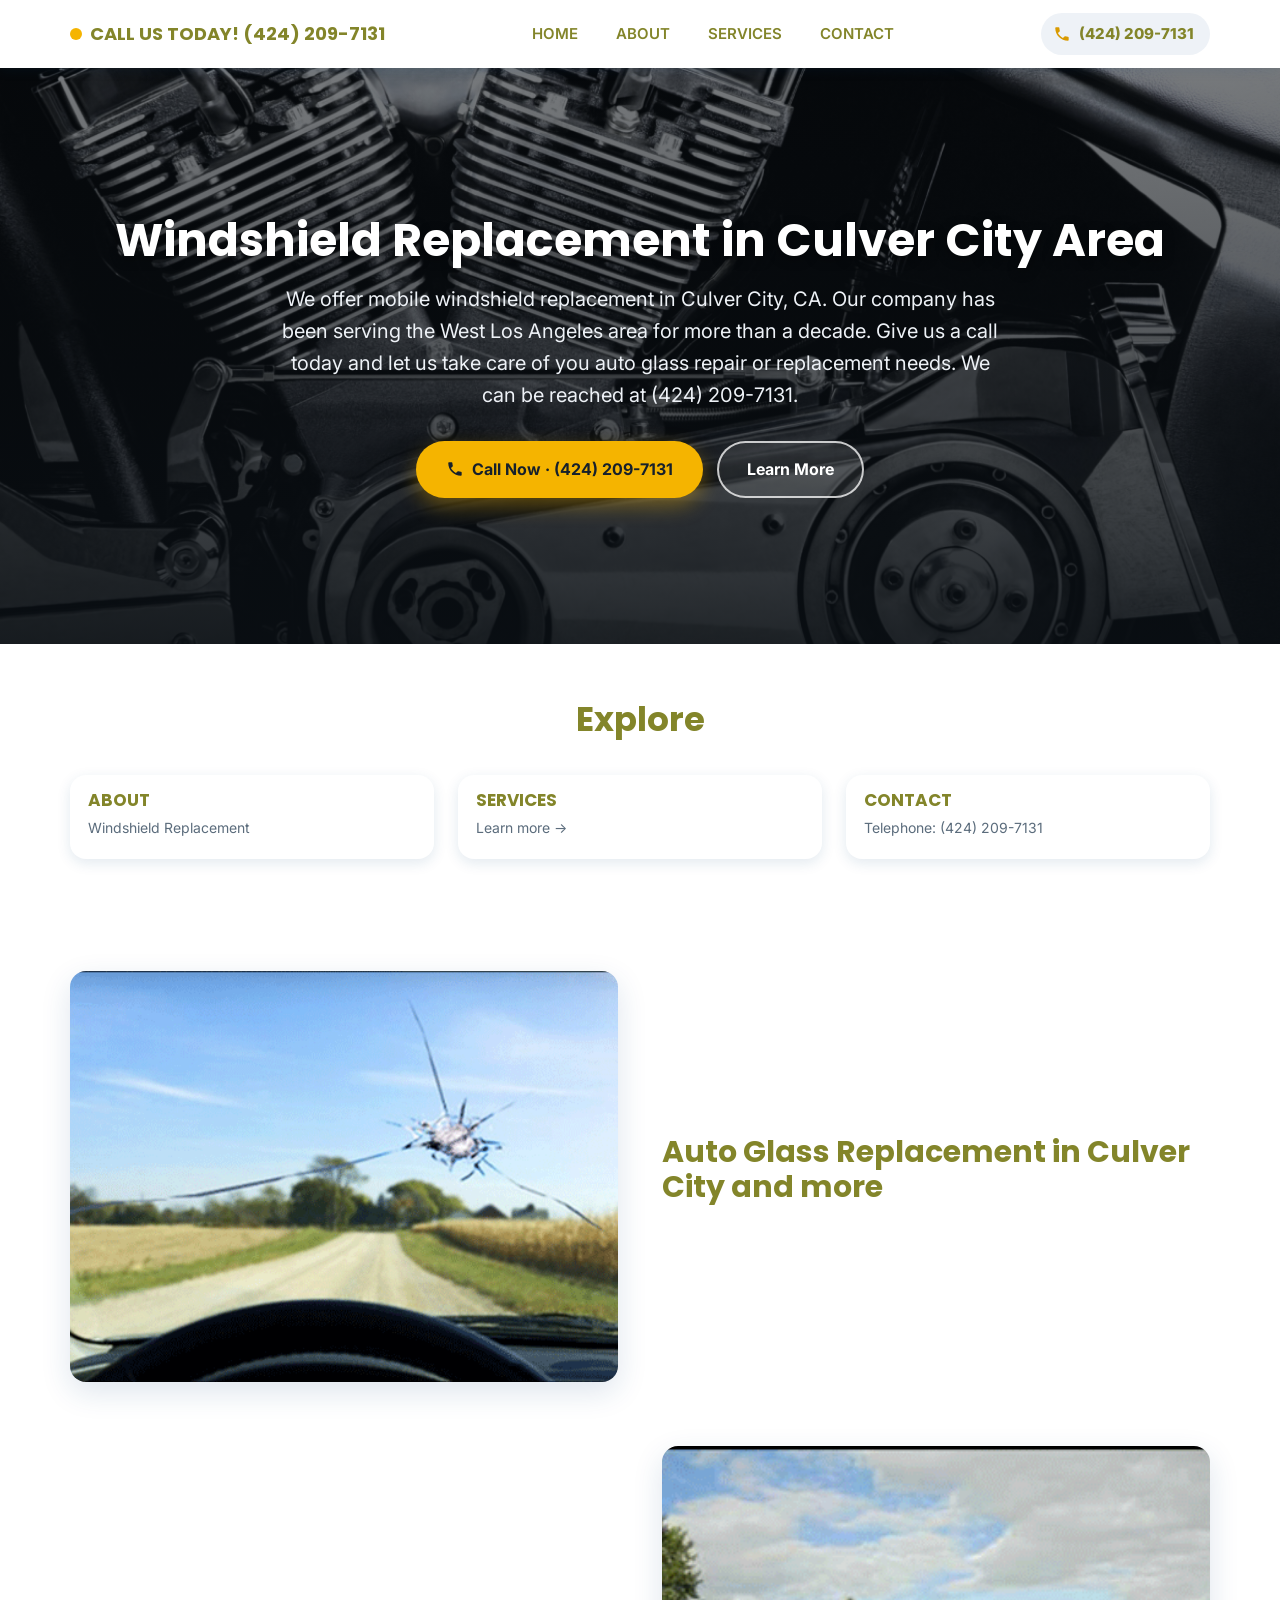
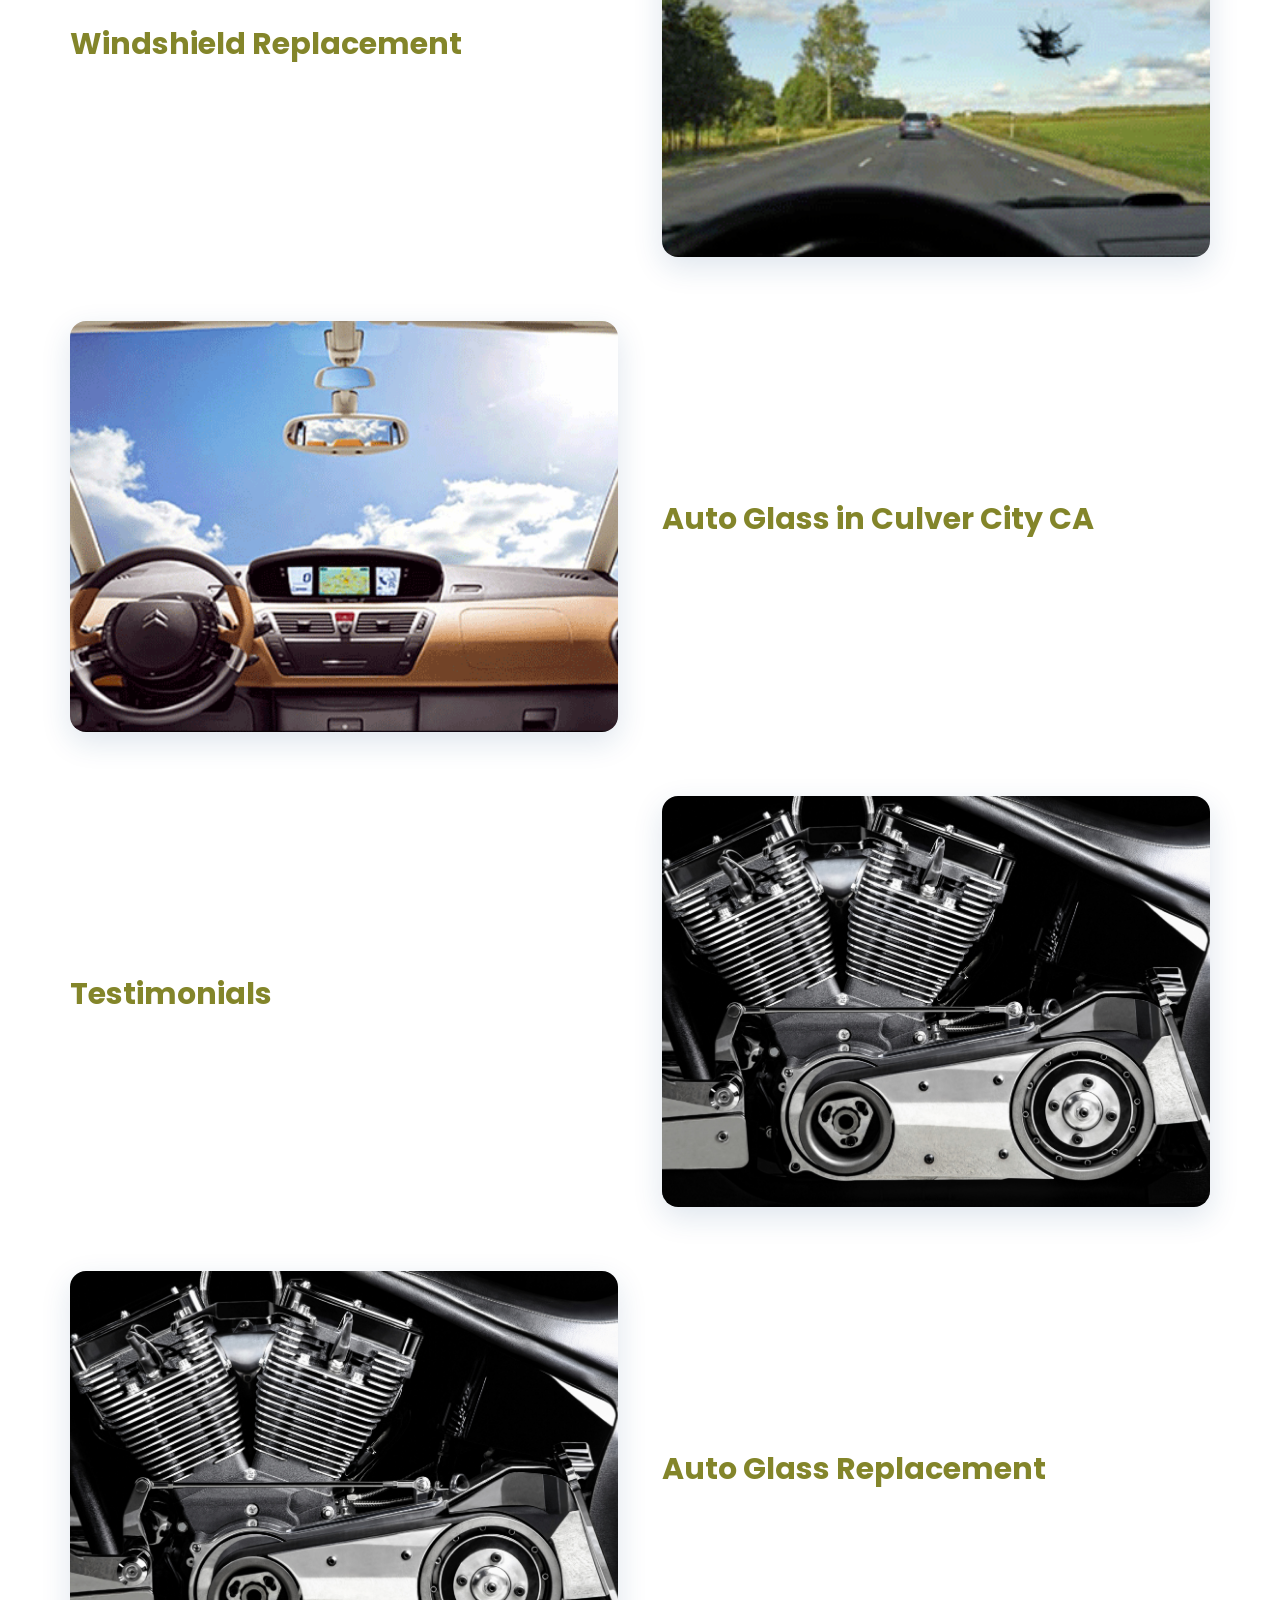
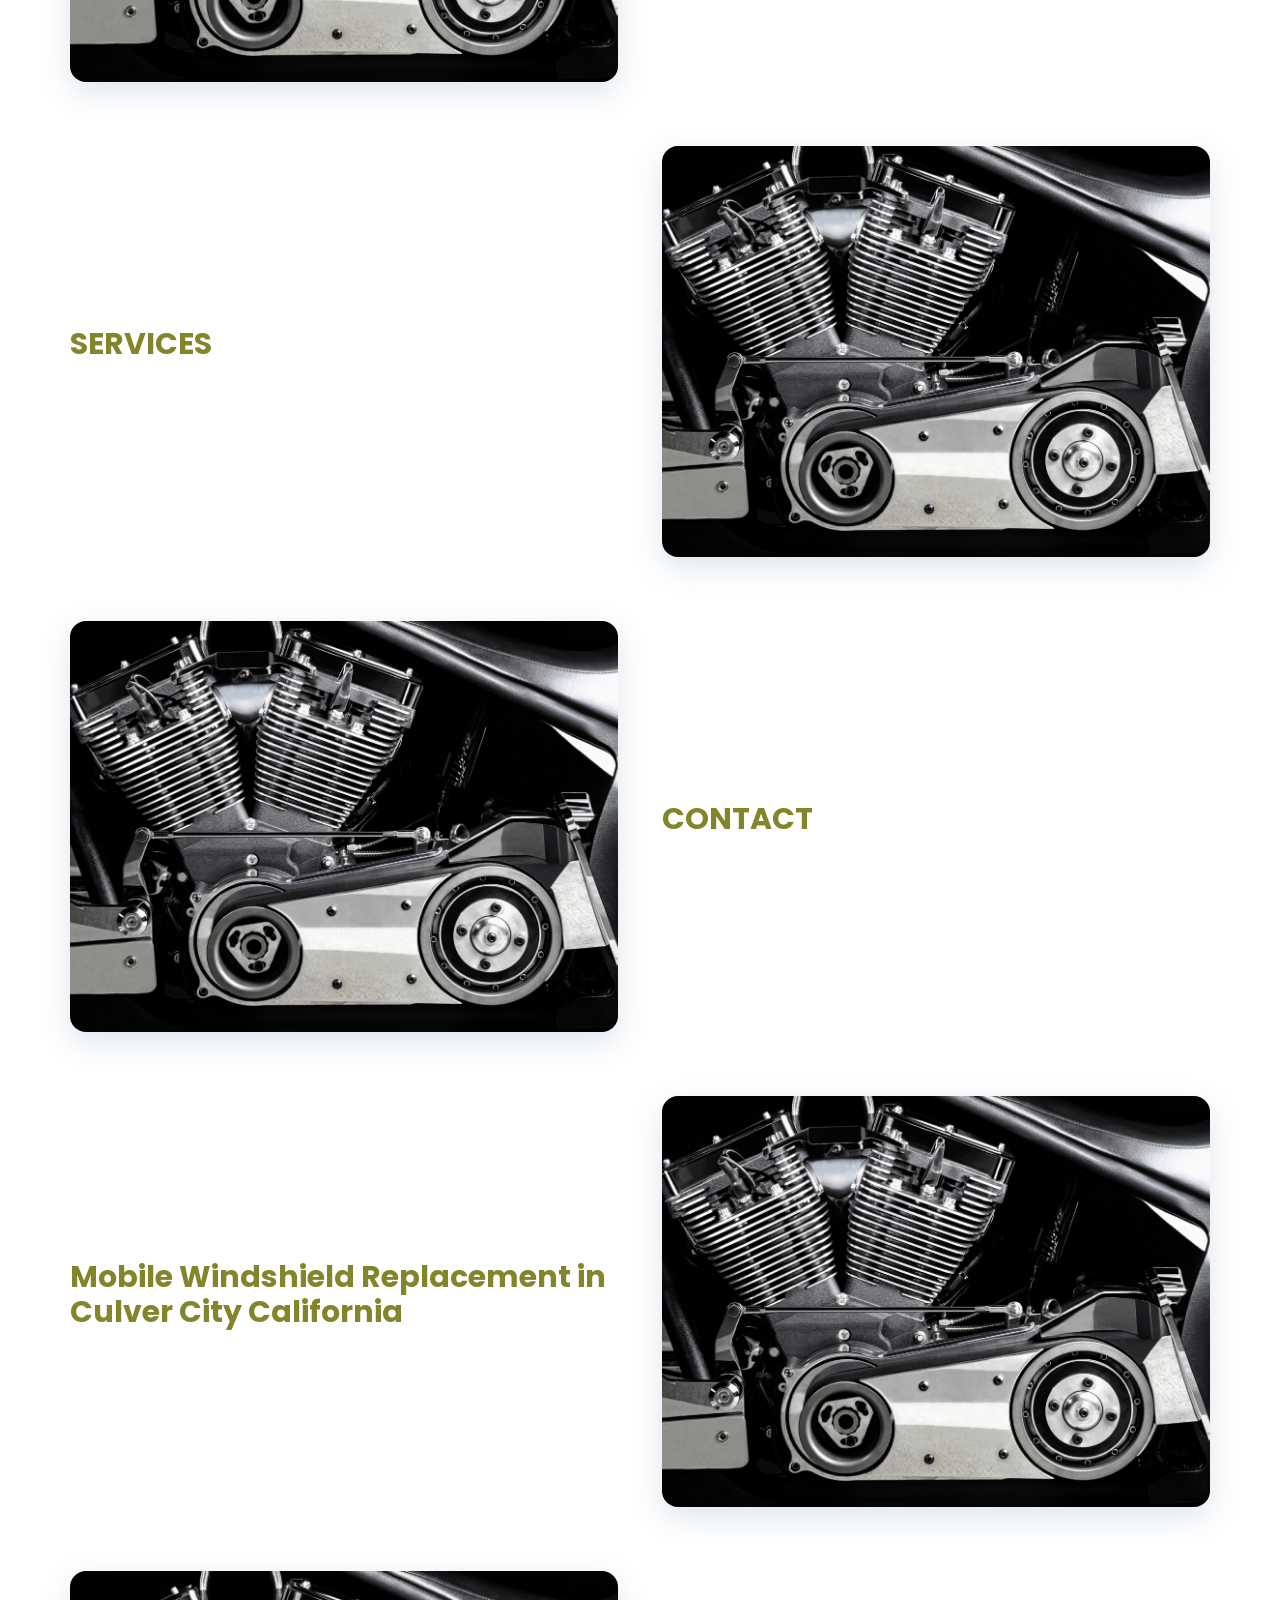
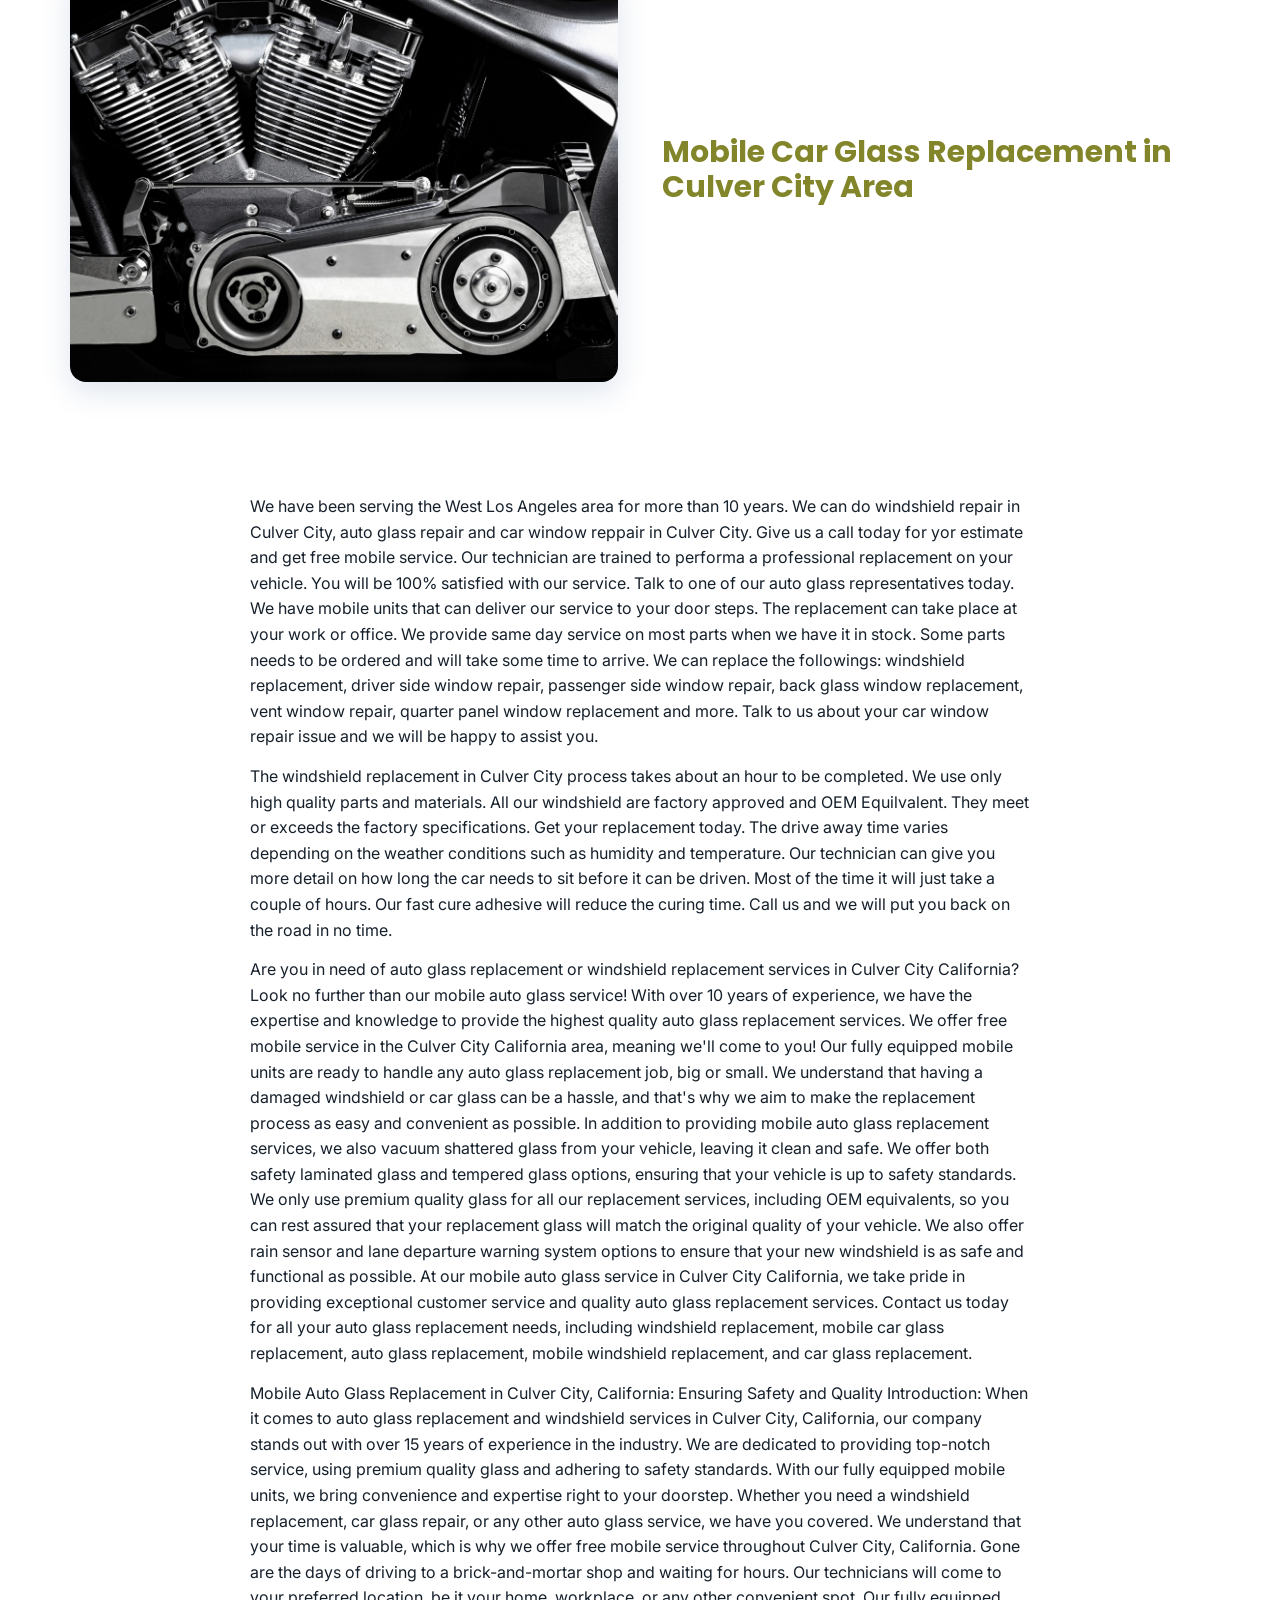
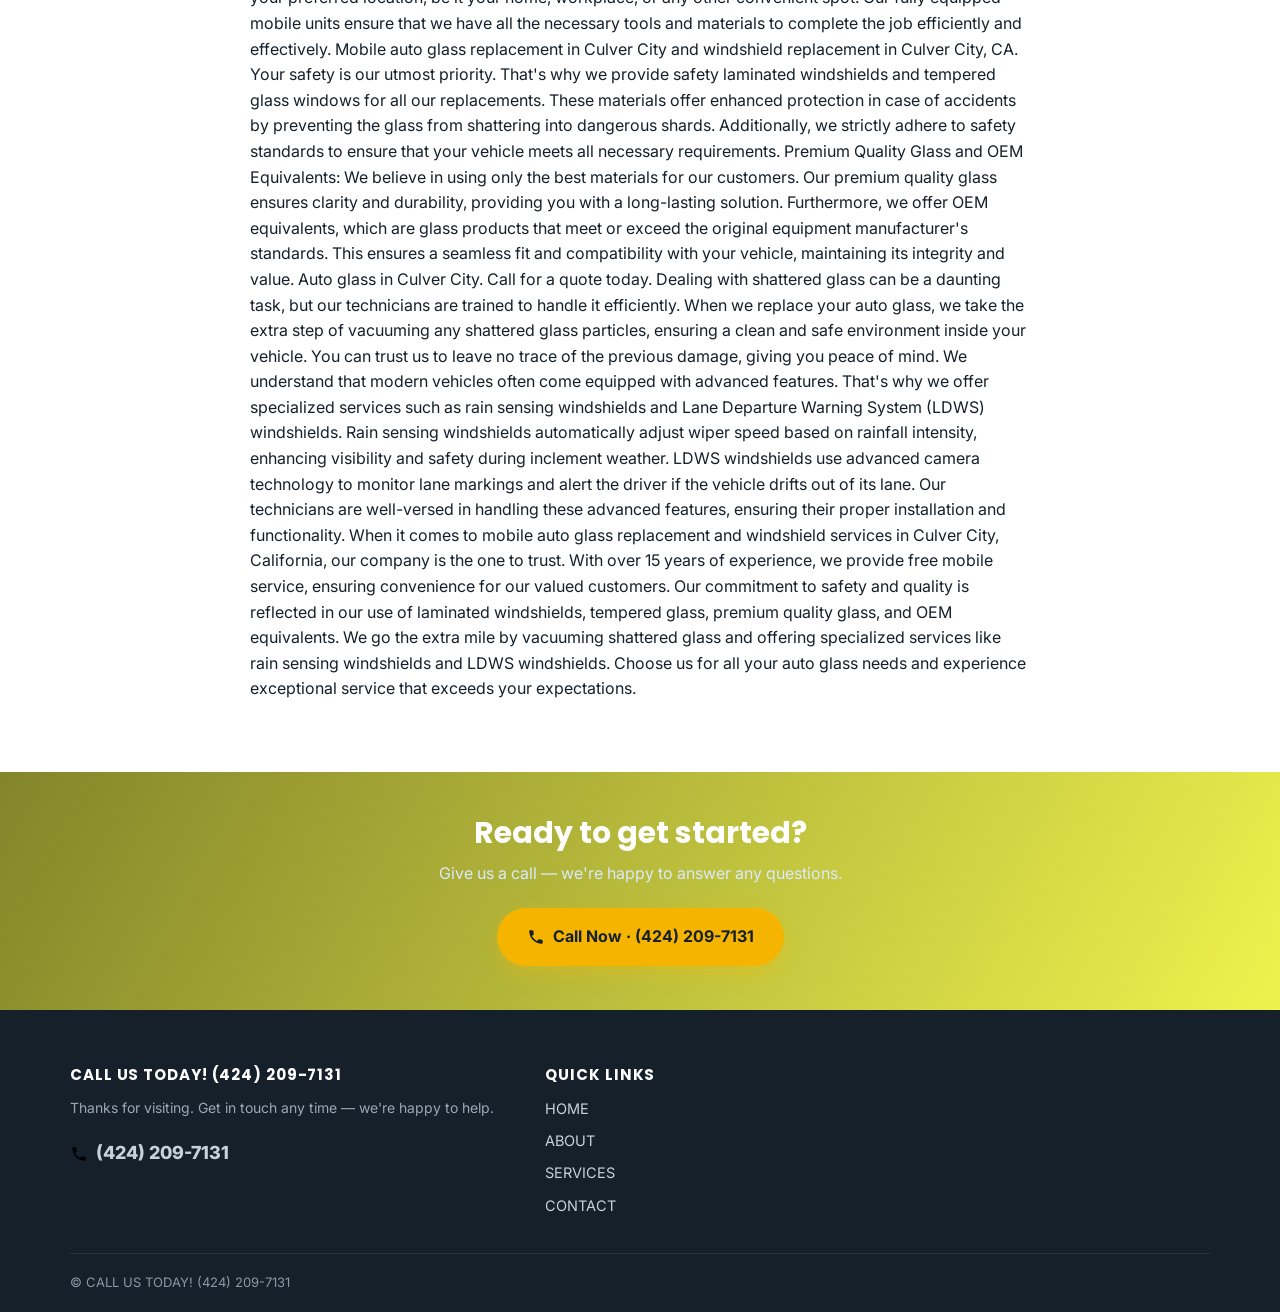
==== index.html @ 9da3afc0 "website" ====
<!DOCTYPE html>
<html lang="en">
<head>
<meta charset="utf-8"/>
<meta name="viewport" content="width=device-width, initial-scale=1"/>
<title>Windshield Replacement in Culver City Mobile Auto Glass Replacement in Culver City, CA.</title>
<meta name="description" content="We offer mobile windshield replacement in Culver City, CA. Our company has been serving the West Los Angeles area for more than a decade. Give us a call today and let us take care of you auto glass repair or replacement needs. We can be reached at (424) 209-7131."/>
<link rel="preconnect" href="https://fonts.googleapis.com">
<link href="assets/redesign.css" rel="stylesheet"/>
</head>
<body>

<header class="site-header">
  <div class="header-bar">
    <a href="index.html" class="brand"><span class="dot"></span>CALL US TODAY! (424) 209-7131</a>
    <nav class="main-nav"><a href="index.html">HOME</a><a href="auto-glass-repair-westwood-mid-city.html">ABOUT</a><a href="auto-glass-repair-baldwin-village-crenshaw.html">SERVICES</a><a href="auto-glass-repair-westchester-ladera-heights.html">CONTACT</a></nav>
    <div class="header-cta">
      <a class="phone-pill" href="tel:4242097131"><svg viewBox="0 0 24 24"><path d="M6.6 10.8c1.4 2.8 3.8 5.1 6.6 6.6l2.2-2.2c.3-.3.7-.4 1-.2 1.1.4 2.3.6 3.5.6.6 0 1 .4 1 1V20c0 .6-.4 1-1 1C10.6 21 3 13.4 3 4c0-.6.4-1 1-1h3.5c.6 0 1 .4 1 1 0 1.2.2 2.4.6 3.5.1.4 0 .8-.3 1L6.6 10.8z"/></svg><span class="btn-label">(424) 209-7131</span></a>
      <button class="nav-toggle" aria-label="Open menu"><span></span><span></span><span></span></button>
    </div>
  </div>
  <div class="nav-backdrop"></div>
</header>


<section class="hero" style="background-image:url('images/493072171.jpg')">
  <div class="hero-inner">
    <h1>Windshield Replacement in Culver City Area</h1>
    <p class="lead">We offer mobile windshield replacement in Culver City, CA. Our company has been serving the West Los Angeles area for more than a decade. Give us a call today and let us take care of you auto glass repair or replacement needs. We can be reached at (424) 209-7131.</p>
    <div class="hero-actions">
      <a class="btn btn-accent" href="tel:4242097131"><svg viewBox="0 0 24 24"><path d="M6.6 10.8c1.4 2.8 3.8 5.1 6.6 6.6l2.2-2.2c.3-.3.7-.4 1-.2 1.1.4 2.3.6 3.5.6.6 0 1 .4 1 1V20c0 .6-.4 1-1 1C10.6 21 3 13.4 3 4c0-.6.4-1 1-1h3.5c.6 0 1 .4 1 1 0 1.2.2 2.4.6 3.5.1.4 0 .8-.3 1L6.6 10.8z"/></svg> Call Now &middot; (424) 209-7131</a>
      <a class="btn btn-outline" href="#more">Learn More</a>
    </div>
  </div>
</section>

<section class="section">
  <div class="container">
    <div class="section-head"><h2>Explore</h2></div>
    <div class="grid grid-3">
<a class="card" href="auto-glass-repair-westwood-mid-city.html" style="text-decoration:none;">
  <div class="card-body"><h3>ABOUT</h3><p>Windshield Replacement</p></div>
</a>
<a class="card" href="auto-glass-repair-baldwin-village-crenshaw.html" style="text-decoration:none;">
  <div class="card-body"><h3>SERVICES</h3><p>Learn more &rarr;</p></div>
</a>
<a class="card" href="auto-glass-repair-westchester-ladera-heights.html" style="text-decoration:none;">
  <div class="card-body"><h3>CONTACT</h3><p>Telephone: (424) 209-7131</p></div>
</a></div>
  </div>
</section>
<section class="section" id="more"><div class="container">
<div class="feature-row">
  <div class="feature-media"><img src="images/auto-glass-repair-in-Culver-City.png" alt="Auto Glass Replacement in Culver City and more" loading="lazy"/></div>
  <div class="feature-text">
    <h2>Auto Glass Replacement in Culver City and more</h2>
    <p></p>
  </div>
</div>

<div class="feature-row reverse">
  <div class="feature-media"><img src="images/auto-glass-repair-in-Westwood.png" alt="Windshield Replacement" loading="lazy"/></div>
  <div class="feature-text">
    <h2>Windshield Replacement</h2>
    <p></p>
  </div>
</div>

<div class="feature-row">
  <div class="feature-media"><img src="images/windshield-repair-in-Culver-City.png" alt="Auto Glass in Culver City CA" loading="lazy"/></div>
  <div class="feature-text">
    <h2>Auto Glass in Culver City CA</h2>
    <p></p>
  </div>
</div>

<div class="feature-row reverse">
  <div class="feature-media"><img src="images/493072171.jpg" alt="Testimonials" loading="lazy"/></div>
  <div class="feature-text">
    <h2>Testimonials</h2>
    <p></p>
  </div>
</div>

<div class="feature-row">
  <div class="feature-media"><img src="images/493072171.jpg" alt="Auto Glass Replacement" loading="lazy"/></div>
  <div class="feature-text">
    <h2>Auto Glass Replacement</h2>
    <p></p>
  </div>
</div>

<div class="feature-row reverse">
  <div class="feature-media"><img src="images/493072171.jpg" alt="SERVICES" loading="lazy"/></div>
  <div class="feature-text">
    <h2>SERVICES</h2>
    <p></p>
  </div>
</div>

<div class="feature-row">
  <div class="feature-media"><img src="images/493072171.jpg" alt="CONTACT" loading="lazy"/></div>
  <div class="feature-text">
    <h2>CONTACT</h2>
    <p></p>
  </div>
</div>

<div class="feature-row reverse">
  <div class="feature-media"><img src="images/493072171.jpg" alt="Mobile Windshield Replacement in Culver City California" loading="lazy"/></div>
  <div class="feature-text">
    <h2>Mobile Windshield Replacement in Culver City California</h2>
    <p></p>
  </div>
</div>

<div class="feature-row">
  <div class="feature-media"><img src="images/493072171.jpg" alt="Mobile Car Glass Replacement in Culver City Area" loading="lazy"/></div>
  <div class="feature-text">
    <h2>Mobile Car Glass Replacement in Culver City Area</h2>
    <p></p>
  </div>
</div>
</div></section><section class="section"><div class="container" style="max-width:820px;"><p>We have been serving the West Los Angeles area for more than 10 years. We can do windshield repair in Culver City, auto glass repair and car window reppair in Culver City. Give us a call today for yor estimate and get free mobile service. Our technician are trained to performa a professional replacement on your vehicle. You will be 100% satisfied with our service. Talk to one of our auto glass representatives today. We have mobile units that can deliver our service to your door steps. The replacement can take place at your work or office. We provide same day service on most parts when we have it in stock. Some parts needs to be ordered and will take some time to arrive. We can replace the followings: windshield replacement, driver side window repair, passenger side window repair, back glass window replacement, vent window repair, quarter panel window replacement and more. Talk to us about your car window repair issue and we will be happy to assist you.</p><p>The windshield replacement in Culver City process takes about an hour to be completed. We use only high quality parts and materials. All our windshield are factory approved and OEM Equilvalent. They meet or exceeds the factory specifications. Get your replacement today. The drive away time varies depending on the weather conditions such as humidity and temperature. Our technician can give you more detail on how long the car needs to sit before it can be driven. Most of the time it will just take a couple of hours. Our fast cure adhesive will reduce the curing time. Call us and we will put you back on the road in no time.</p><p>Are you in need of auto glass replacement or windshield replacement services in Culver City California? Look no further than our mobile auto glass service! With over 10 years of experience, we have the expertise and knowledge to provide the highest quality auto glass replacement services. We offer free mobile service in the Culver City California area, meaning we&#x27;ll come to you! Our fully equipped mobile units are ready to handle any auto glass replacement job, big or small. We understand that having a damaged windshield or car glass can be a hassle, and that&#x27;s why we aim to make the replacement process as easy and convenient as possible. In addition to providing mobile auto glass replacement services, we also vacuum shattered glass from your vehicle, leaving it clean and safe. We offer both safety laminated glass and tempered glass options, ensuring that your vehicle is up to safety standards. We only use premium quality glass for all our replacement services, including OEM equivalents, so you can rest assured that your replacement glass will match the original quality of your vehicle. We also offer rain sensor and lane departure warning system options to ensure that your new windshield is as safe and functional as possible. At our mobile auto glass service in Culver City California, we take pride in providing exceptional customer service and quality auto glass replacement services. Contact us today for all your auto glass replacement needs, including windshield replacement, mobile car glass replacement, auto glass replacement, mobile windshield replacement, and car glass replacement.</p><p>Mobile Auto Glass Replacement in Culver City, California: Ensuring Safety and Quality Introduction: When it comes to auto glass replacement and windshield services in Culver City, California, our company stands out with over 15 years of experience in the industry. We are dedicated to providing top-notch service, using premium quality glass and adhering to safety standards. With our fully equipped mobile units, we bring convenience and expertise right to your doorstep. Whether you need a windshield replacement, car glass repair, or any other auto glass service, we have you covered. We understand that your time is valuable, which is why we offer free mobile service throughout Culver City, California. Gone are the days of driving to a brick-and-mortar shop and waiting for hours. Our technicians will come to your preferred location, be it your home, workplace, or any other convenient spot. Our fully equipped mobile units ensure that we have all the necessary tools and materials to complete the job efficiently and effectively. Mobile auto glass replacement in Culver City and windshield replacement in Culver City, CA. Your safety is our utmost priority. That&#x27;s why we provide safety laminated windshields and tempered glass windows for all our replacements. These materials offer enhanced protection in case of accidents by preventing the glass from shattering into dangerous shards. Additionally, we strictly adhere to safety standards to ensure that your vehicle meets all necessary requirements. Premium Quality Glass and OEM Equivalents: We believe in using only the best materials for our customers. Our premium quality glass ensures clarity and durability, providing you with a long-lasting solution. Furthermore, we offer OEM equivalents, which are glass products that meet or exceed the original equipment manufacturer&#x27;s standards. This ensures a seamless fit and compatibility with your vehicle, maintaining its integrity and value. Auto glass in Culver City. Call for a quote today. Dealing with shattered glass can be a daunting task, but our technicians are trained to handle it efficiently. When we replace your auto glass, we take the extra step of vacuuming any shattered glass particles, ensuring a clean and safe environment inside your vehicle. You can trust us to leave no trace of the previous damage, giving you peace of mind. We understand that modern vehicles often come equipped with advanced features. That&#x27;s why we offer specialized services such as rain sensing windshields and Lane Departure Warning System (LDWS) windshields. Rain sensing windshields automatically adjust wiper speed based on rainfall intensity, enhancing visibility and safety during inclement weather. LDWS windshields use advanced camera technology to monitor lane markings and alert the driver if the vehicle drifts out of its lane. Our technicians are well-versed in handling these advanced features, ensuring their proper installation and functionality. When it comes to mobile auto glass replacement and windshield services in Culver City, California, our company is the one to trust. With over 15 years of experience, we provide free mobile service, ensuring convenience for our valued customers. Our commitment to safety and quality is reflected in our use of laminated windshields, tempered glass, premium quality glass, and OEM equivalents. We go the extra mile by vacuuming shattered glass and offering specialized services like rain sensing windshields and LDWS windshields. Choose us for all your auto glass needs and experience exceptional service that exceeds your expectations.</p></div></section>
<section class="cta-band">
  <div class="container">
    <h2>Ready to get started?</h2>
    <p>Give us a call — we're happy to answer any questions.</p>
    <a class="btn btn-accent" href="tel:4242097131"><svg viewBox="0 0 24 24"><path d="M6.6 10.8c1.4 2.8 3.8 5.1 6.6 6.6l2.2-2.2c.3-.3.7-.4 1-.2 1.1.4 2.3.6 3.5.6.6 0 1 .4 1 1V20c0 .6-.4 1-1 1C10.6 21 3 13.4 3 4c0-.6.4-1 1-1h3.5c.6 0 1 .4 1 1 0 1.2.2 2.4.6 3.5.1.4 0 .8-.3 1L6.6 10.8z"/></svg> Call Now &middot; (424) 209-7131</a>
  </div>
</section>


<footer class="site-footer">
  <div class="container">
    <div class="footer-grid">
      <div class="footer-brand">
        <h4>CALL US TODAY! (424) 209-7131</h4>
        <p>Thanks for visiting. Get in touch any time — we're happy to help.</p>
        <a class="footer-phone" href="tel:4242097131"><svg viewBox="0 0 24 24"><path d="M6.6 10.8c1.4 2.8 3.8 5.1 6.6 6.6l2.2-2.2c.3-.3.7-.4 1-.2 1.1.4 2.3.6 3.5.6.6 0 1 .4 1 1V20c0 .6-.4 1-1 1C10.6 21 3 13.4 3 4c0-.6.4-1 1-1h3.5c.6 0 1 .4 1 1 0 1.2.2 2.4.6 3.5.1.4 0 .8-.3 1L6.6 10.8z"/></svg> (424) 209-7131</a>
      </div>
      <div>
        <h4>Quick Links</h4>
        <div class="footer-links"><a href="index.html">HOME</a><a href="auto-glass-repair-westwood-mid-city.html">ABOUT</a><a href="auto-glass-repair-baldwin-village-crenshaw.html">SERVICES</a><a href="auto-glass-repair-westchester-ladera-heights.html">CONTACT</a></div>
      </div>
      
    </div>
    <div class="footer-bottom">
      <span>&copy; CALL US TODAY! (424) 209-7131</span>
    </div>
    
  </div>
</footer>

<script src="assets/redesign.js"></script>
</body>
</html>
---- assets/redesign.css ----
@import url('https://fonts.googleapis.com/css2?family=Poppins:wght@600;700;800&family=Inter:wght@400;500;600&display=swap');

:root{
  --primary:#eff24d;
  --primary-dark:#babc3c;
  --primary-darker:#83852a;
  --accent:#f5b400;
  --accent-dark:#d99a00;
  --ink:#16202b;
  --gray-50:#f6f8fb;
  --gray-100:#eef2f7;
  --gray-300:#c9d3dd;
  --gray-600:#5b6c7c;
  --white:#ffffff;
  --radius:16px;
  --shadow:0 10px 30px rgba(18,74,125,.14);
  --shadow-sm:0 4px 14px rgba(18,74,125,.12);
  --container:1180px;
  --font-body:"Inter", system-ui, -apple-system, Segoe UI, Roboto, Arial, sans-serif;
  --font-display:"Poppins", var(--font-body);
}

*{ box-sizing:border-box; }
html{ -webkit-text-size-adjust:100%; scroll-behavior:smooth; }
body{ margin:0; font-family:var(--font-body); color:var(--ink); background:var(--white); line-height:1.6; overflow-x:hidden; }
img{ max-width:100%; height:auto; display:block; }
a{ color:inherit; text-decoration:none; }
h1,h2,h3,h4{ font-family:var(--font-display); line-height:1.15; margin:0 0 14px; color:var(--primary-darker); }
p{ margin:0 0 14px; }
svg{ width:1em; height:1em; }
.container{ width:100%; max-width:var(--container); margin:0 auto; padding:0 20px; }
.section{ padding:56px 0; }
.section-alt{ background:var(--gray-50); }
.eyebrow{ display:inline-block; font-family:var(--font-display); font-style:italic; font-weight:600; font-size:16px; color:var(--accent-dark); margin-bottom:4px; }
.section-head{ text-align:center; max-width:720px; margin:0 auto 36px; }
.section-head h2{ font-size:clamp(24px,4vw,34px); }
.section-head p{ color:var(--gray-600); font-size:17px; }
.btn{ display:inline-flex; align-items:center; gap:8px; justify-content:center; padding:14px 28px; border-radius:50px; font-weight:700; font-size:16px; border:2px solid transparent; cursor:pointer; transition:transform .15s ease, box-shadow .15s ease, background .15s ease; white-space:nowrap; }
.btn svg{ width:18px; height:18px; flex:none; fill:currentColor; }
.btn:active{ transform:scale(.97); }
.btn-accent{ background:var(--accent); color:var(--ink); box-shadow:0 8px 20px rgba(245,180,0,.35); }
.btn-accent:hover{ background:var(--accent-dark); }
.btn-outline{ background:rgba(255,255,255,.08); color:var(--white); border-color:rgba(255,255,255,.75); }
.btn-outline:hover{ background:rgba(255,255,255,.18); }
.btn-primary{ background:var(--primary); color:#fff; box-shadow:0 8px 20px rgba(0,0,0,.2); }
.btn-primary:hover{ background:var(--primary-dark); }
.btn-block{ width:100%; }

.site-header{ position:sticky; top:0; z-index:500; background:var(--white); box-shadow:0 2px 12px rgba(18,74,125,.10); }
.header-bar{ display:flex; align-items:center; justify-content:space-between; padding:12px 20px; max-width:var(--container); margin:0 auto; gap:16px; }
.brand{ display:flex; align-items:center; gap:8px; font-family:var(--font-display); font-weight:700; color:var(--primary-darker); font-size:18px; white-space:nowrap; flex:none; }
.brand .dot{ width:12px; height:12px; border-radius:50%; background:var(--accent); flex:none; }
.main-nav{ display:flex; align-items:center; gap:6px; }
.main-nav a{ padding:10px 16px; border-radius:50px; font-weight:600; font-size:15px; color:var(--primary-darker); transition:background .15s ease, color .15s ease; }
.main-nav a:hover{ background:var(--primary); color:#fff; }
.header-cta{ display:flex; align-items:center; gap:12px; }
.phone-pill{ display:flex; align-items:center; gap:8px; background:var(--gray-100); padding:9px 16px 9px 12px; border-radius:50px; font-weight:800; color:var(--primary-darker); font-size:15px; }
.phone-pill svg{ width:18px; height:18px; fill:var(--accent-dark); flex:none; }
.nav-toggle{ display:none; width:46px; height:46px; border-radius:12px; border:none; background:var(--primary); flex-direction:column; align-items:center; justify-content:center; cursor:pointer; flex:none; padding:0; }
.nav-toggle span{ width:20px; height:2px; background:#fff; border-radius:2px; margin:2.5px 0; display:block; }

@media (max-width:900px){
  .main-nav{ position:fixed; top:0; right:0; bottom:0; left:auto; width:82%; max-width:340px; background:var(--white); flex-direction:column; align-items:stretch; gap:2px; padding:90px 20px 30px; box-shadow:-8px 0 30px rgba(0,0,0,.2); transform:translateX(100%); transition:transform .25s ease; overflow-y:auto; z-index:495; }
  body.nav-open .main-nav{ transform:translateX(0); }
  .main-nav a{ padding:14px 16px; border-bottom:1px solid var(--gray-100); border-radius:8px; }
  .nav-toggle{ display:flex; }
  .nav-backdrop{ display:none; position:fixed; top:0; right:0; bottom:0; left:0; background:rgba(10,20,30,.5); z-index:490; }
  body.nav-open .nav-backdrop{ display:block; }
  .header-cta .btn-label{ display:none; }
  .phone-pill{ font-size:0; padding:11px; }
  .phone-pill svg{ width:20px; height:20px; }
}

.hero{ position:relative; color:#fff; min-height:64vh; display:flex; align-items:center; background-size:cover; background-position:center; overflow:hidden; }
.hero::before{ content:""; position:absolute; top:0; right:0; bottom:0; left:0; background:linear-gradient(180deg, rgba(10,15,20,.55) 0%, rgba(10,15,20,.72) 60%, rgba(10,15,20,.9) 100%); }
.hero-inner{ position:relative; z-index:2; padding:70px 20px; max-width:var(--container); margin:0 auto; text-align:center; width:100%; }
.hero h1{ color:#fff; font-size:clamp(26px,5vw,46px); text-shadow:0 3px 12px rgba(0,0,0,.4); margin-bottom:16px; }
.hero p.lead{ font-size:clamp(16px,2.4vw,20px); max-width:720px; margin:0 auto 30px; color:#eef2f7; }
.hero-actions{ display:flex; gap:14px; justify-content:center; flex-wrap:wrap; }

.feature-row{ display:grid; grid-template-columns:1fr 1fr; gap:44px; align-items:center; margin-bottom:64px; }
.feature-row:last-child{ margin-bottom:0; }
.feature-row.reverse .feature-media{ order:2; }
.feature-media img{ border-radius:var(--radius); box-shadow:var(--shadow); width:100%; object-fit:cover; aspect-ratio:4/3; }
.feature-text h2{ font-size:clamp(22px,3.4vw,30px); }
.feature-text p{ color:var(--gray-600); font-size:16.5px; }
@media (max-width:820px){ .feature-row, .feature-row.reverse{ grid-template-columns:1fr; } .feature-row.reverse .feature-media{ order:0; } }

.grid{ display:grid; gap:24px; }
.grid-3{ grid-template-columns:repeat(3,1fr); }
.grid-4{ grid-template-columns:repeat(4,1fr); }
@media (max-width:900px){ .grid-3, .grid-4{ grid-template-columns:repeat(2,1fr); } }
@media (max-width:560px){ .grid-3, .grid-4{ grid-template-columns:1fr; } }

.card{ background:#fff; border-radius:var(--radius); overflow:hidden; box-shadow:var(--shadow-sm); transition:transform .18s ease, box-shadow .18s ease; }
.card:hover{ transform:translateY(-4px); box-shadow:var(--shadow); }
.card img{ width:100%; aspect-ratio:4/3; object-fit:cover; }
.card-body{ padding:16px 18px 20px; }
.card-body h3{ font-size:17px; margin-bottom:6px; }
.card-body p{ font-size:14px; color:var(--gray-600); margin:0; }

.gallery-card{ position:relative; border-radius:var(--radius); overflow:hidden; box-shadow:var(--shadow-sm); }
.gallery-card img{ width:100%; aspect-ratio:4/3; object-fit:cover; transition:transform .3s ease; }
.gallery-card:hover img{ transform:scale(1.06); }

.cta-band{ background:linear-gradient(120deg, var(--primary-darker), var(--primary)); color:#fff; padding:44px 0; text-align:center; }
.cta-band h2{ color:#fff; font-size:clamp(22px,3.6vw,30px); margin-bottom:10px; }
.cta-band p{ color:#dbeafd; margin-bottom:22px; }

.chip-grid{ display:flex; flex-wrap:wrap; gap:10px; justify-content:center; }
.chip{ background:var(--gray-100); color:var(--primary-darker); padding:10px 18px; border-radius:50px; font-weight:600; font-size:14.5px; transition:background .15s ease, color .15s ease; }
.chip:hover{ background:var(--primary); color:#fff; }

.site-footer{ background:var(--ink); color:#c7d1db; padding:56px 0 20px; }
.footer-grid{ display:grid; grid-template-columns:1.4fr 1fr 1fr; gap:34px; margin-bottom:36px; }
@media (max-width:900px){ .footer-grid{ grid-template-columns:1fr 1fr; } }
@media (max-width:560px){ .footer-grid{ grid-template-columns:1fr; } }
.footer-grid h4{ color:#fff; font-size:15px; text-transform:uppercase; letter-spacing:.06em; margin-bottom:14px; }
.site-footer a{ color:#c7d1db; }
.site-footer a:hover{ color:var(--accent); }
.footer-links{ display:flex; flex-direction:column; gap:9px; font-size:14.5px; }
.footer-brand p{ color:#9aa8b5; font-size:14px; }
.footer-phone{ display:inline-flex; align-items:center; gap:8px; color:#fff; font-weight:800; font-size:18px; margin-top:6px; }
.footer-bottom{ border-top:1px solid rgba(255,255,255,.08); padding-top:18px; display:flex; justify-content:space-between; flex-wrap:wrap; gap:10px; font-size:13px; color:#8b98a5; }
.seo-blurb{ font-size:11.5px; line-height:1.7; color:#5c6a77; margin-top:26px; padding-top:20px; border-top:1px solid rgba(255,255,255,.06); }

.notfound{ text-align:center; padding:110px 20px; }
.notfound h1{ font-size:clamp(48px,10vw,110px); color:var(--accent-dark); margin-bottom:6px; }

.simple-page{ max-width:820px; margin:0 auto; padding:70px 20px; }
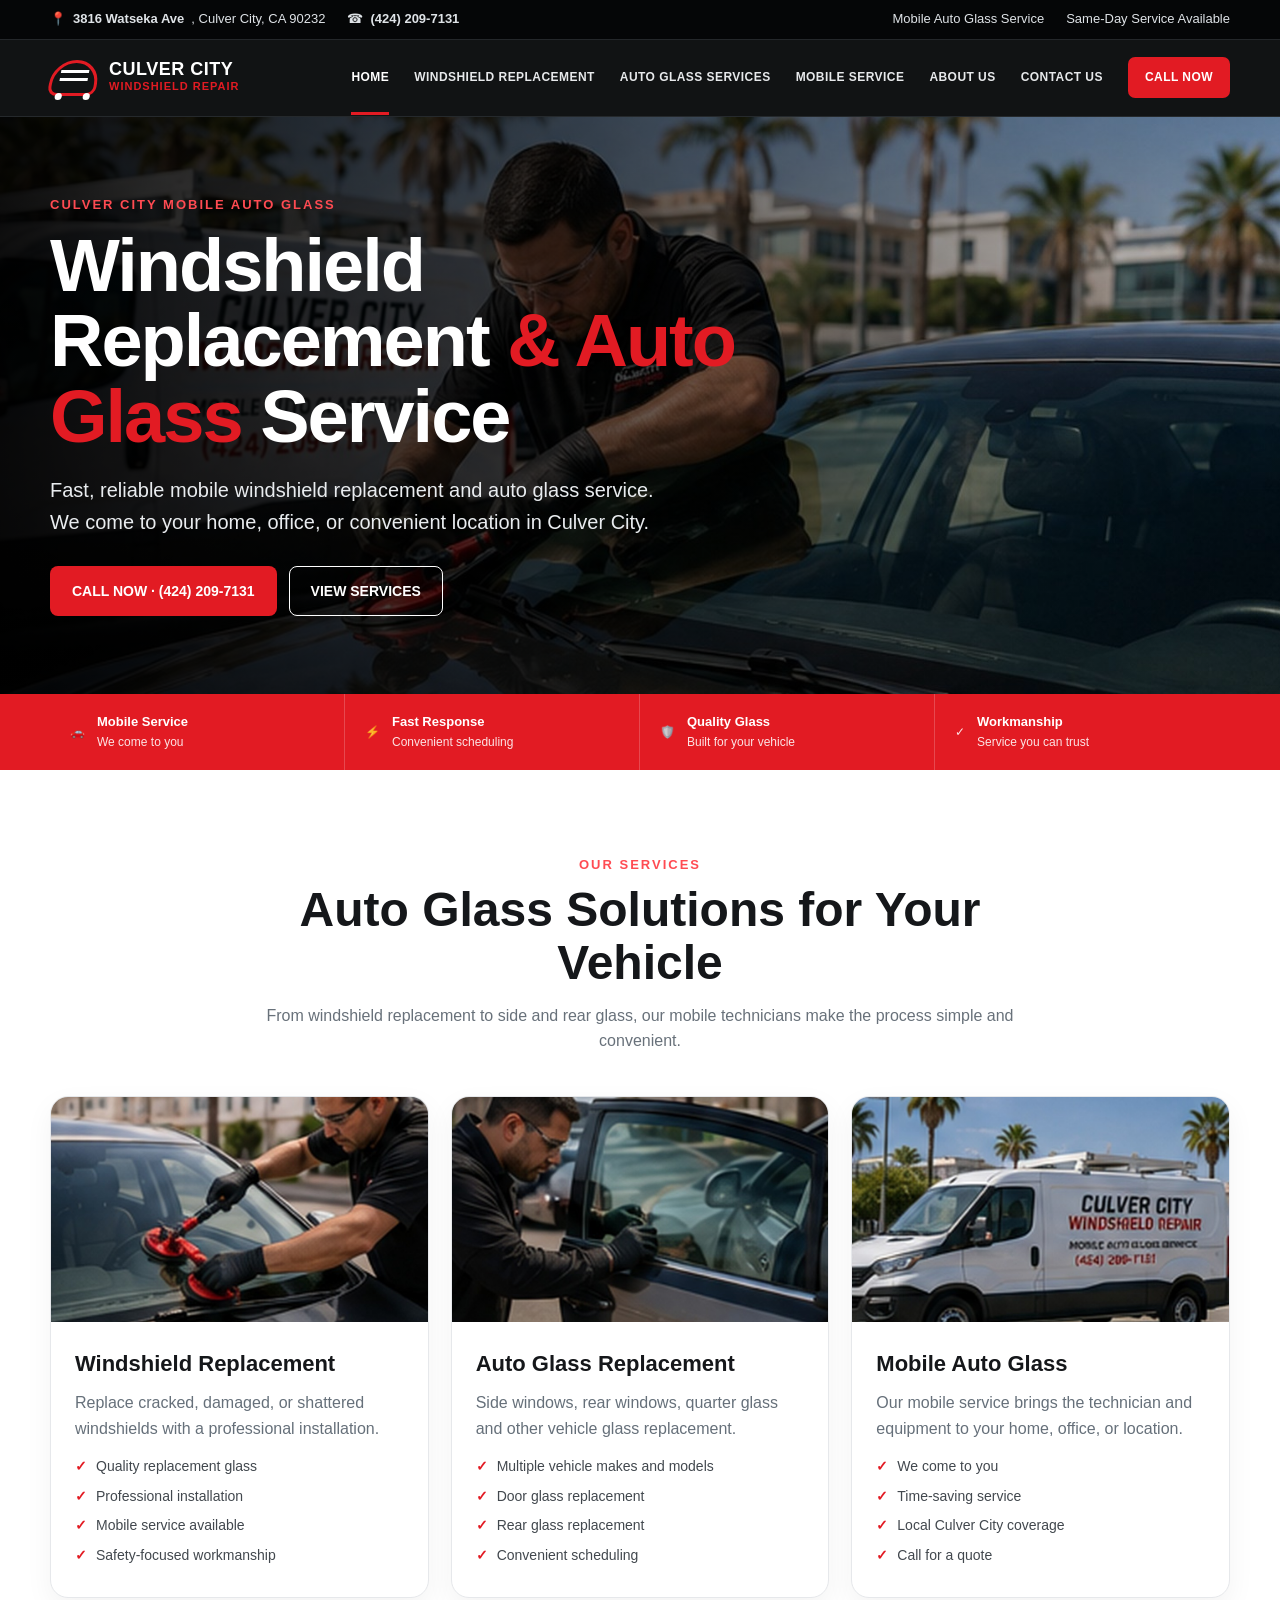
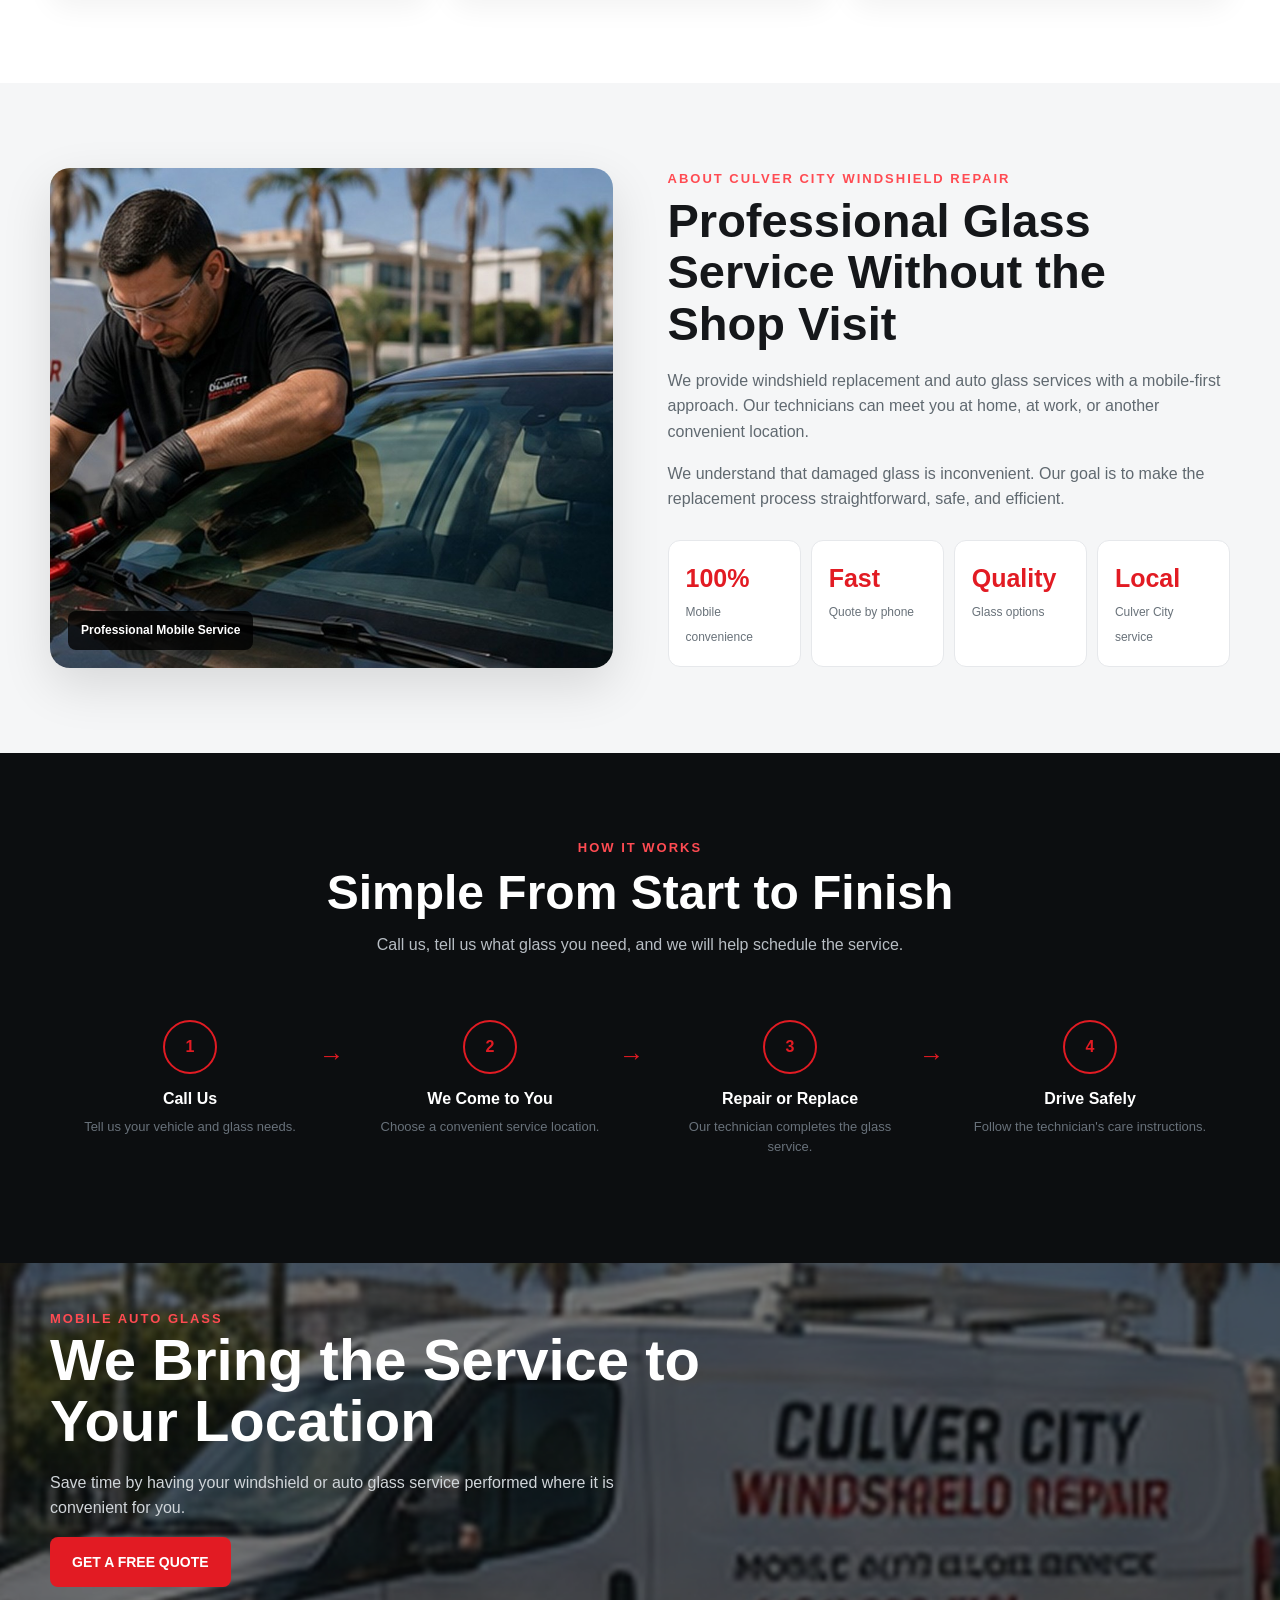
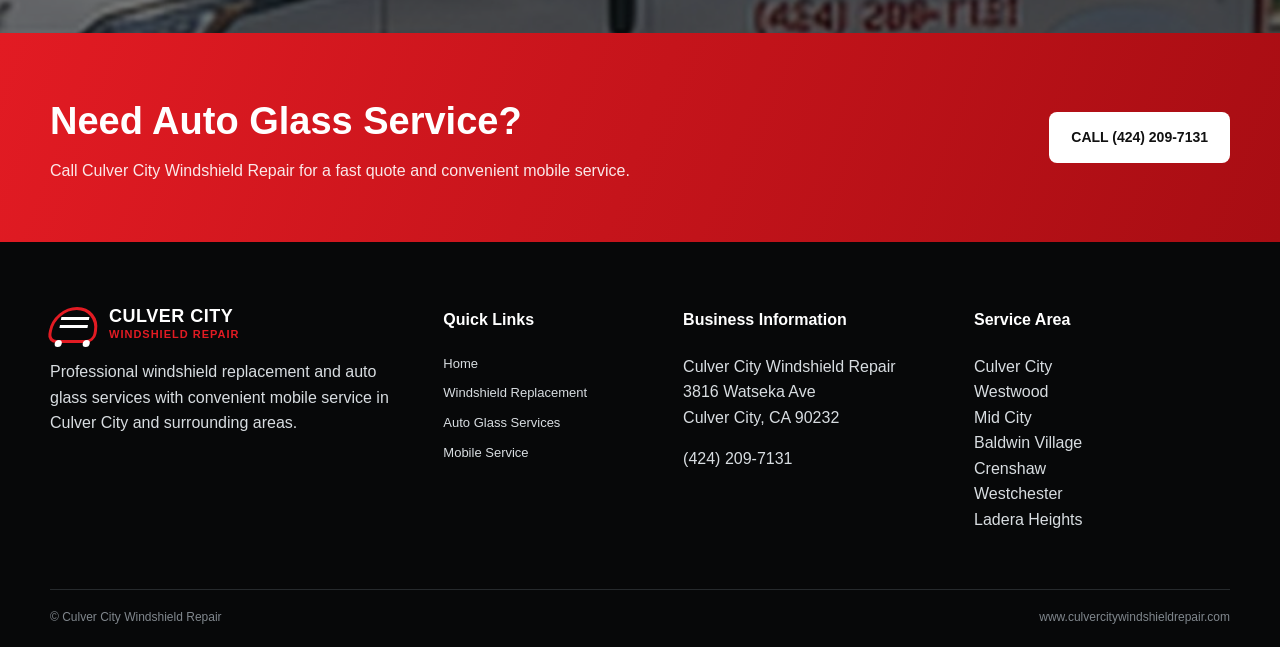
==== commit 32260ea4: "website update" ====
--- a/index.html
+++ b/index.html
@@ -1,157 +1,8 @@
-<!DOCTYPE html>
-<html lang="en">
-<head>
-<meta charset="utf-8"/>
-<meta name="viewport" content="width=device-width, initial-scale=1"/>
-<title>Windshield Replacement in Culver City Mobile Auto Glass Replacement in Culver City, CA.</title>
-<meta name="description" content="We offer mobile windshield replacement in Culver City, CA. Our company has been serving the West Los Angeles area for more than a decade. Give us a call today and let us take care of you auto glass repair or replacement needs. We can be reached at (424) 209-7131."/>
-<link rel="preconnect" href="https://fonts.googleapis.com">
-<link href="assets/redesign.css" rel="stylesheet"/>
-</head>
-<body>
-
-<header class="site-header">
-  <div class="header-bar">
-    <a href="index.html" class="brand"><span class="dot"></span>CALL US TODAY! (424) 209-7131</a>
-    <nav class="main-nav"><a href="index.html">HOME</a><a href="auto-glass-repair-westwood-mid-city.html">ABOUT</a><a href="auto-glass-repair-baldwin-village-crenshaw.html">SERVICES</a><a href="auto-glass-repair-westchester-ladera-heights.html">CONTACT</a></nav>
-    <div class="header-cta">
-      <a class="phone-pill" href="tel:4242097131"><svg viewBox="0 0 24 24"><path d="M6.6 10.8c1.4 2.8 3.8 5.1 6.6 6.6l2.2-2.2c.3-.3.7-.4 1-.2 1.1.4 2.3.6 3.5.6.6 0 1 .4 1 1V20c0 .6-.4 1-1 1C10.6 21 3 13.4 3 4c0-.6.4-1 1-1h3.5c.6 0 1 .4 1 1 0 1.2.2 2.4.6 3.5.1.4 0 .8-.3 1L6.6 10.8z"/></svg><span class="btn-label">(424) 209-7131</span></a>
-      <button class="nav-toggle" aria-label="Open menu"><span></span><span></span><span></span></button>
-    </div>
-  </div>
-  <div class="nav-backdrop"></div>
-</header>
-
-
-<section class="hero" style="background-image:url('images/493072171.jpg')">
-  <div class="hero-inner">
-    <h1>Windshield Replacement in Culver City Area</h1>
-    <p class="lead">We offer mobile windshield replacement in Culver City, CA. Our company has been serving the West Los Angeles area for more than a decade. Give us a call today and let us take care of you auto glass repair or replacement needs. We can be reached at (424) 209-7131.</p>
-    <div class="hero-actions">
-      <a class="btn btn-accent" href="tel:4242097131"><svg viewBox="0 0 24 24"><path d="M6.6 10.8c1.4 2.8 3.8 5.1 6.6 6.6l2.2-2.2c.3-.3.7-.4 1-.2 1.1.4 2.3.6 3.5.6.6 0 1 .4 1 1V20c0 .6-.4 1-1 1C10.6 21 3 13.4 3 4c0-.6.4-1 1-1h3.5c.6 0 1 .4 1 1 0 1.2.2 2.4.6 3.5.1.4 0 .8-.3 1L6.6 10.8z"/></svg> Call Now &middot; (424) 209-7131</a>
-      <a class="btn btn-outline" href="#more">Learn More</a>
-    </div>
-  </div>
-</section>
-
-<section class="section">
-  <div class="container">
-    <div class="section-head"><h2>Explore</h2></div>
-    <div class="grid grid-3">
-<a class="card" href="auto-glass-repair-westwood-mid-city.html" style="text-decoration:none;">
-  <div class="card-body"><h3>ABOUT</h3><p>Windshield Replacement</p></div>
-</a>
-<a class="card" href="auto-glass-repair-baldwin-village-crenshaw.html" style="text-decoration:none;">
-  <div class="card-body"><h3>SERVICES</h3><p>Learn more &rarr;</p></div>
-</a>
-<a class="card" href="auto-glass-repair-westchester-ladera-heights.html" style="text-decoration:none;">
-  <div class="card-body"><h3>CONTACT</h3><p>Telephone: (424) 209-7131</p></div>
-</a></div>
-  </div>
-</section>
-<section class="section" id="more"><div class="container">
-<div class="feature-row">
-  <div class="feature-media"><img src="images/auto-glass-repair-in-Culver-City.png" alt="Auto Glass Replacement in Culver City and more" loading="lazy"/></div>
-  <div class="feature-text">
-    <h2>Auto Glass Replacement in Culver City and more</h2>
-    <p></p>
-  </div>
-</div>
-
-<div class="feature-row reverse">
-  <div class="feature-media"><img src="images/auto-glass-repair-in-Westwood.png" alt="Windshield Replacement" loading="lazy"/></div>
-  <div class="feature-text">
-    <h2>Windshield Replacement</h2>
-    <p></p>
-  </div>
-</div>
-
-<div class="feature-row">
-  <div class="feature-media"><img src="images/windshield-repair-in-Culver-City.png" alt="Auto Glass in Culver City CA" loading="lazy"/></div>
-  <div class="feature-text">
-    <h2>Auto Glass in Culver City CA</h2>
-    <p></p>
-  </div>
-</div>
-
-<div class="feature-row reverse">
-  <div class="feature-media"><img src="images/493072171.jpg" alt="Testimonials" loading="lazy"/></div>
-  <div class="feature-text">
-    <h2>Testimonials</h2>
-    <p></p>
-  </div>
-</div>
-
-<div class="feature-row">
-  <div class="feature-media"><img src="images/493072171.jpg" alt="Auto Glass Replacement" loading="lazy"/></div>
-  <div class="feature-text">
-    <h2>Auto Glass Replacement</h2>
-    <p></p>
-  </div>
-</div>
-
-<div class="feature-row reverse">
-  <div class="feature-media"><img src="images/493072171.jpg" alt="SERVICES" loading="lazy"/></div>
-  <div class="feature-text">
-    <h2>SERVICES</h2>
-    <p></p>
-  </div>
-</div>
-
-<div class="feature-row">
-  <div class="feature-media"><img src="images/493072171.jpg" alt="CONTACT" loading="lazy"/></div>
-  <div class="feature-text">
-    <h2>CONTACT</h2>
-    <p></p>
-  </div>
-</div>
-
-<div class="feature-row reverse">
-  <div class="feature-media"><img src="images/493072171.jpg" alt="Mobile Windshield Replacement in Culver City California" loading="lazy"/></div>
-  <div class="feature-text">
-    <h2>Mobile Windshield Replacement in Culver City California</h2>
-    <p></p>
-  </div>
-</div>
-
-<div class="feature-row">
-  <div class="feature-media"><img src="images/493072171.jpg" alt="Mobile Car Glass Replacement in Culver City Area" loading="lazy"/></div>
-  <div class="feature-text">
-    <h2>Mobile Car Glass Replacement in Culver City Area</h2>
-    <p></p>
-  </div>
-</div>
-</div></section><section class="section"><div class="container" style="max-width:820px;"><p>We have been serving the West Los Angeles area for more than 10 years. We can do windshield repair in Culver City, auto glass repair and car window reppair in Culver City. Give us a call today for yor estimate and get free mobile service. Our technician are trained to performa a professional replacement on your vehicle. You will be 100% satisfied with our service. Talk to one of our auto glass representatives today. We have mobile units that can deliver our service to your door steps. The replacement can take place at your work or office. We provide same day service on most parts when we have it in stock. Some parts needs to be ordered and will take some time to arrive. We can replace the followings: windshield replacement, driver side window repair, passenger side window repair, back glass window replacement, vent window repair, quarter panel window replacement and more. Talk to us about your car window repair issue and we will be happy to assist you.</p><p>The windshield replacement in Culver City process takes about an hour to be completed. We use only high quality parts and materials. All our windshield are factory approved and OEM Equilvalent. They meet or exceeds the factory specifications. Get your replacement today. The drive away time varies depending on the weather conditions such as humidity and temperature. Our technician can give you more detail on how long the car needs to sit before it can be driven. Most of the time it will just take a couple of hours. Our fast cure adhesive will reduce the curing time. Call us and we will put you back on the road in no time.</p><p>Are you in need of auto glass replacement or windshield replacement services in Culver City California? Look no further than our mobile auto glass service! With over 10 years of experience, we have the expertise and knowledge to provide the highest quality auto glass replacement services. We offer free mobile service in the Culver City California area, meaning we&#x27;ll come to you! Our fully equipped mobile units are ready to handle any auto glass replacement job, big or small. We understand that having a damaged windshield or car glass can be a hassle, and that&#x27;s why we aim to make the replacement process as easy and convenient as possible. In addition to providing mobile auto glass replacement services, we also vacuum shattered glass from your vehicle, leaving it clean and safe. We offer both safety laminated glass and tempered glass options, ensuring that your vehicle is up to safety standards. We only use premium quality glass for all our replacement services, including OEM equivalents, so you can rest assured that your replacement glass will match the original quality of your vehicle. We also offer rain sensor and lane departure warning system options to ensure that your new windshield is as safe and functional as possible. At our mobile auto glass service in Culver City California, we take pride in providing exceptional customer service and quality auto glass replacement services. Contact us today for all your auto glass replacement needs, including windshield replacement, mobile car glass replacement, auto glass replacement, mobile windshield replacement, and car glass replacement.</p><p>Mobile Auto Glass Replacement in Culver City, California: Ensuring Safety and Quality Introduction: When it comes to auto glass replacement and windshield services in Culver City, California, our company stands out with over 15 years of experience in the industry. We are dedicated to providing top-notch service, using premium quality glass and adhering to safety standards. With our fully equipped mobile units, we bring convenience and expertise right to your doorstep. Whether you need a windshield replacement, car glass repair, or any other auto glass service, we have you covered. We understand that your time is valuable, which is why we offer free mobile service throughout Culver City, California. Gone are the days of driving to a brick-and-mortar shop and waiting for hours. Our technicians will come to your preferred location, be it your home, workplace, or any other convenient spot. Our fully equipped mobile units ensure that we have all the necessary tools and materials to complete the job efficiently and effectively. Mobile auto glass replacement in Culver City and windshield replacement in Culver City, CA. Your safety is our utmost priority. That&#x27;s why we provide safety laminated windshields and tempered glass windows for all our replacements. These materials offer enhanced protection in case of accidents by preventing the glass from shattering into dangerous shards. Additionally, we strictly adhere to safety standards to ensure that your vehicle meets all necessary requirements. Premium Quality Glass and OEM Equivalents: We believe in using only the best materials for our customers. Our premium quality glass ensures clarity and durability, providing you with a long-lasting solution. Furthermore, we offer OEM equivalents, which are glass products that meet or exceed the original equipment manufacturer&#x27;s standards. This ensures a seamless fit and compatibility with your vehicle, maintaining its integrity and value. Auto glass in Culver City. Call for a quote today. Dealing with shattered glass can be a daunting task, but our technicians are trained to handle it efficiently. When we replace your auto glass, we take the extra step of vacuuming any shattered glass particles, ensuring a clean and safe environment inside your vehicle. You can trust us to leave no trace of the previous damage, giving you peace of mind. We understand that modern vehicles often come equipped with advanced features. That&#x27;s why we offer specialized services such as rain sensing windshields and Lane Departure Warning System (LDWS) windshields. Rain sensing windshields automatically adjust wiper speed based on rainfall intensity, enhancing visibility and safety during inclement weather. LDWS windshields use advanced camera technology to monitor lane markings and alert the driver if the vehicle drifts out of its lane. Our technicians are well-versed in handling these advanced features, ensuring their proper installation and functionality. When it comes to mobile auto glass replacement and windshield services in Culver City, California, our company is the one to trust. With over 15 years of experience, we provide free mobile service, ensuring convenience for our valued customers. Our commitment to safety and quality is reflected in our use of laminated windshields, tempered glass, premium quality glass, and OEM equivalents. We go the extra mile by vacuuming shattered glass and offering specialized services like rain sensing windshields and LDWS windshields. Choose us for all your auto glass needs and experience exceptional service that exceeds your expectations.</p></div></section>
-<section class="cta-band">
-  <div class="container">
-    <h2>Ready to get started?</h2>
-    <p>Give us a call — we're happy to answer any questions.</p>
-    <a class="btn btn-accent" href="tel:4242097131"><svg viewBox="0 0 24 24"><path d="M6.6 10.8c1.4 2.8 3.8 5.1 6.6 6.6l2.2-2.2c.3-.3.7-.4 1-.2 1.1.4 2.3.6 3.5.6.6 0 1 .4 1 1V20c0 .6-.4 1-1 1C10.6 21 3 13.4 3 4c0-.6.4-1 1-1h3.5c.6 0 1 .4 1 1 0 1.2.2 2.4.6 3.5.1.4 0 .8-.3 1L6.6 10.8z"/></svg> Call Now &middot; (424) 209-7131</a>
-  </div>
-</section>
-
-
-<footer class="site-footer">
-  <div class="container">
-    <div class="footer-grid">
-      <div class="footer-brand">
-        <h4>CALL US TODAY! (424) 209-7131</h4>
-        <p>Thanks for visiting. Get in touch any time — we're happy to help.</p>
-        <a class="footer-phone" href="tel:4242097131"><svg viewBox="0 0 24 24"><path d="M6.6 10.8c1.4 2.8 3.8 5.1 6.6 6.6l2.2-2.2c.3-.3.7-.4 1-.2 1.1.4 2.3.6 3.5.6.6 0 1 .4 1 1V20c0 .6-.4 1-1 1C10.6 21 3 13.4 3 4c0-.6.4-1 1-1h3.5c.6 0 1 .4 1 1 0 1.2.2 2.4.6 3.5.1.4 0 .8-.3 1L6.6 10.8z"/></svg> (424) 209-7131</a>
-      </div>
-      <div>
-        <h4>Quick Links</h4>
-        <div class="footer-links"><a href="index.html">HOME</a><a href="auto-glass-repair-westwood-mid-city.html">ABOUT</a><a href="auto-glass-repair-baldwin-village-crenshaw.html">SERVICES</a><a href="auto-glass-repair-westchester-ladera-heights.html">CONTACT</a></div>
-      </div>
-      
-    </div>
-    <div class="footer-bottom">
-      <span>&copy; CALL US TODAY! (424) 209-7131</span>
-    </div>
-    
-  </div>
-</footer>
-
-<script src="assets/redesign.js"></script>
-</body>
-</html>
+<!doctype html><html lang="en"><head><meta charset="utf-8"><meta name="viewport" content="width=device-width,initial-scale=1"><title>Windshield Replacement in Culver City Mobile Auto Glass Replacement in Culver City, CA.</title><meta name="description" content="Mobile windshield replacement and auto glass replacement in Culver City, CA. Call (424) 209-7131 for a quote and convenient mobile service."><meta name="theme-color" content="#070809"><link rel="stylesheet" href="assets/redesign.css"></head><body><div class="topbar"><div class="container"><div class="top-left"><span class="top-item">📍 <b>3816 Watseka Ave</b>, Culver City, CA 90232</span><span class="top-item">☎ <a href="tel:4242097131"><b>(424) 209-7131</b></a></span></div><div class="top-right"><span>Mobile Auto Glass Service</span><span>Same-Day Service Available</span></div></div></div>
+<header class="site-header"><div class="container nav-wrap"><a class="brand" href="index.html"><span class="brand-mark"></span><span class="brand-text"><strong>CULVER CITY</strong><span>WINDSHIELD REPAIR</span></span></a><nav class="nav"><a class="active" href="index.html">HOME</a><a class="" href="auto-glass-repair-baldwin-village-crenshaw.html">WINDSHIELD REPLACEMENT</a><a class="" href="auto-glass-repair-westwood-mid-city.html">AUTO GLASS SERVICES</a><a class="" href="auto-glass-repair-westchester-ladera-heights.html">MOBILE SERVICE</a><a class="" href="auto-glass-repair-westwood-mid-city.html">ABOUT US</a><a class="" href="auto-glass-repair-westchester-ladera-heights.html">CONTACT US</a><a class="nav-cta" href="tel:4242097131">CALL NOW</a></nav><button class="nav-toggle" aria-label="Open menu">☰</button></div><div class="nav-backdrop"></div></header><section class="hero" style="background-image:url('images/hero-wide.jpg')"><div class="container"><div class="eyebrow">Culver City Mobile Auto Glass</div><h1>Windshield Replacement <span>&amp; Auto Glass</span> Service</h1><p>Fast, reliable mobile windshield replacement and auto glass service. We come to your home, office, or convenient location in Culver City.</p><div class="actions"><a class="btn btn-red" href="tel:4242097131">CALL NOW · (424) 209-7131</a><a class="btn btn-outline" href="#services">VIEW SERVICES</a></div></div></section>
+<div class="trust-strip"><div class="container trust-grid"><div class="trust"><span class="trust-icon">🚗</span><div><strong>Mobile Service</strong><span>We come to you</span></div></div><div class="trust"><span class="trust-icon">⚡</span><div><strong>Fast Response</strong><span>Convenient scheduling</span></div></div><div class="trust"><span class="trust-icon">🛡️</span><div><strong>Quality Glass</strong><span>Built for your vehicle</span></div></div><div class="trust"><span class="trust-icon">✓</span><div><strong>Workmanship</strong><span>Service you can trust</span></div></div></div></div>
+<section class="section" id="services"><div class="container"><div class="section-head"><div class="eyebrow">Our Services</div><h2>Auto Glass Solutions for Your Vehicle</h2><p>From windshield replacement to side and rear glass, our mobile technicians make the process simple and convenient.</p></div><div class="grid-3"><article class="card"><img src="images/windshield-card.jpg" alt="Windshield replacement service in Culver City"><div class="card-body"><h3>Windshield Replacement</h3><p>Replace cracked, damaged, or shattered windshields with a professional installation.</p><ul class="checklist"><li>Quality replacement glass</li><li>Professional installation</li><li>Mobile service available</li><li>Safety-focused workmanship</li></ul></div></article><article class="card"><img src="images/auto-glass-card.jpg" alt="Auto glass replacement service"><div class="card-body"><h3>Auto Glass Replacement</h3><p>Side windows, rear windows, quarter glass and other vehicle glass replacement.</p><ul class="checklist"><li>Multiple vehicle makes and models</li><li>Door glass replacement</li><li>Rear glass replacement</li><li>Convenient scheduling</li></ul></div></article><article class="card"><img src="images/mobile-card.jpg" alt="Mobile auto glass service van"><div class="card-body"><h3>Mobile Auto Glass</h3><p>Our mobile service brings the technician and equipment to your home, office, or location.</p><ul class="checklist"><li>We come to you</li><li>Time-saving service</li><li>Local Culver City coverage</li><li>Call for a quote</li></ul></div></article></div></div></section>
+<section class="section gray"><div class="container split"><div class="photo"><img src="images/about-detail.jpg" alt="Technician performing windshield service"><span class="photo-label">Professional Mobile Service</span></div><div class="copy"><div class="eyebrow">About Culver City Windshield Repair</div><h2>Professional Glass Service Without the Shop Visit</h2><p>We provide windshield replacement and auto glass services with a mobile-first approach. Our technicians can meet you at home, at work, or another convenient location.</p><p>We understand that damaged glass is inconvenient. Our goal is to make the replacement process straightforward, safe, and efficient.</p><div class="stats"><div class="stat"><strong>100%</strong><span>Mobile convenience</span></div><div class="stat"><strong>Fast</strong><span>Quote by phone</span></div><div class="stat"><strong>Quality</strong><span>Glass options</span></div><div class="stat"><strong>Local</strong><span>Culver City service</span></div></div></div></div></section>
+<section class="section dark"><div class="container"><div class="section-head"><div class="eyebrow">How It Works</div><h2>Simple From Start to Finish</h2><p>Call us, tell us what glass you need, and we will help schedule the service.</p></div><div class="process"><div class="step"><div class="step-num">1</div><h3>Call Us</h3><p>Tell us your vehicle and glass needs.</p></div><div class="step"><div class="step-num">2</div><h3>We Come to You</h3><p>Choose a convenient service location.</p></div><div class="step"><div class="step-num">3</div><h3>Repair or Replace</h3><p>Our technician completes the glass service.</p></div><div class="step"><div class="step-num">4</div><h3>Drive Safely</h3><p>Follow the technician's care instructions.</p></div></div></div></section>
+<section class="banner"><img src="images/mobile-service-detail.jpg" alt="Mobile windshield service in Culver City"><div class="banner-inner"><div class="container"><div class="eyebrow">Mobile Auto Glass</div><h2>We Bring the Service to Your Location</h2><p>Save time by having your windshield or auto glass service performed where it is convenient for you.</p><a class="btn btn-red" href="tel:4242097131">GET A FREE QUOTE</a></div></div></section><section class="cta"><div class="container cta-inner"><div><h2>Need Auto Glass Service?</h2><p>Call Culver City Windshield Repair for a fast quote and convenient mobile service.</p></div><a class="btn btn-white" href="tel:4242097131">CALL (424) 209-7131</a></div></section>
+<footer class="site-footer"><div class="container"><div class="footer-grid"><div><a class="brand" href="index.html"><span class="brand-mark"></span><span class="brand-text"><strong>CULVER CITY</strong><span>WINDSHIELD REPAIR</span></span></a><p class="footer-copy">Professional windshield replacement and auto glass services with convenient mobile service in Culver City and surrounding areas.</p></div><div><h4>Quick Links</h4><div class="footer-links"><a href="index.html">Home</a><a href="auto-glass-repair-baldwin-village-crenshaw.html">Windshield Replacement</a><a href="auto-glass-repair-westwood-mid-city.html">Auto Glass Services</a><a href="auto-glass-repair-westchester-ladera-heights.html">Mobile Service</a></div></div><div><h4>Business Information</h4><p class="footer-copy">Culver City Windshield Repair<br>3816 Watseka Ave<br>Culver City, CA 90232</p><p><a href="tel:4242097131">(424) 209-7131</a></p></div><div><h4>Service Area</h4><p class="footer-copy">Culver City<br>Westwood<br>Mid City<br>Baldwin Village<br>Crenshaw<br>Westchester<br>Ladera Heights</p></div></div><div class="footer-bottom"><span>© Culver City Windshield Repair</span><span>www.culvercitywindshieldrepair.com</span></div></div></footer><a class="mobile-call" href="tel:4242097131">CALL NOW · (424) 209-7131</a><script src="assets/redesign.js"></script></body></html>
--- a/assets/redesign.css
+++ b/assets/redesign.css
@@ -1,130 +1 @@
-@import url('https://fonts.googleapis.com/css2?family=Poppins:wght@600;700;800&family=Inter:wght@400;500;600&display=swap');
-
-:root{
-  --primary:#eff24d;
-  --primary-dark:#babc3c;
-  --primary-darker:#83852a;
-  --accent:#f5b400;
-  --accent-dark:#d99a00;
-  --ink:#16202b;
-  --gray-50:#f6f8fb;
-  --gray-100:#eef2f7;
-  --gray-300:#c9d3dd;
-  --gray-600:#5b6c7c;
-  --white:#ffffff;
-  --radius:16px;
-  --shadow:0 10px 30px rgba(18,74,125,.14);
-  --shadow-sm:0 4px 14px rgba(18,74,125,.12);
-  --container:1180px;
-  --font-body:"Inter", system-ui, -apple-system, Segoe UI, Roboto, Arial, sans-serif;
-  --font-display:"Poppins", var(--font-body);
-}
-
-*{ box-sizing:border-box; }
-html{ -webkit-text-size-adjust:100%; scroll-behavior:smooth; }
-body{ margin:0; font-family:var(--font-body); color:var(--ink); background:var(--white); line-height:1.6; overflow-x:hidden; }
-img{ max-width:100%; height:auto; display:block; }
-a{ color:inherit; text-decoration:none; }
-h1,h2,h3,h4{ font-family:var(--font-display); line-height:1.15; margin:0 0 14px; color:var(--primary-darker); }
-p{ margin:0 0 14px; }
-svg{ width:1em; height:1em; }
-.container{ width:100%; max-width:var(--container); margin:0 auto; padding:0 20px; }
-.section{ padding:56px 0; }
-.section-alt{ background:var(--gray-50); }
-.eyebrow{ display:inline-block; font-family:var(--font-display); font-style:italic; font-weight:600; font-size:16px; color:var(--accent-dark); margin-bottom:4px; }
-.section-head{ text-align:center; max-width:720px; margin:0 auto 36px; }
-.section-head h2{ font-size:clamp(24px,4vw,34px); }
-.section-head p{ color:var(--gray-600); font-size:17px; }
-.btn{ display:inline-flex; align-items:center; gap:8px; justify-content:center; padding:14px 28px; border-radius:50px; font-weight:700; font-size:16px; border:2px solid transparent; cursor:pointer; transition:transform .15s ease, box-shadow .15s ease, background .15s ease; white-space:nowrap; }
-.btn svg{ width:18px; height:18px; flex:none; fill:currentColor; }
-.btn:active{ transform:scale(.97); }
-.btn-accent{ background:var(--accent); color:var(--ink); box-shadow:0 8px 20px rgba(245,180,0,.35); }
-.btn-accent:hover{ background:var(--accent-dark); }
-.btn-outline{ background:rgba(255,255,255,.08); color:var(--white); border-color:rgba(255,255,255,.75); }
-.btn-outline:hover{ background:rgba(255,255,255,.18); }
-.btn-primary{ background:var(--primary); color:#fff; box-shadow:0 8px 20px rgba(0,0,0,.2); }
-.btn-primary:hover{ background:var(--primary-dark); }
-.btn-block{ width:100%; }
-
-.site-header{ position:sticky; top:0; z-index:500; background:var(--white); box-shadow:0 2px 12px rgba(18,74,125,.10); }
-.header-bar{ display:flex; align-items:center; justify-content:space-between; padding:12px 20px; max-width:var(--container); margin:0 auto; gap:16px; }
-.brand{ display:flex; align-items:center; gap:8px; font-family:var(--font-display); font-weight:700; color:var(--primary-darker); font-size:18px; white-space:nowrap; flex:none; }
-.brand .dot{ width:12px; height:12px; border-radius:50%; background:var(--accent); flex:none; }
-.main-nav{ display:flex; align-items:center; gap:6px; }
-.main-nav a{ padding:10px 16px; border-radius:50px; font-weight:600; font-size:15px; color:var(--primary-darker); transition:background .15s ease, color .15s ease; }
-.main-nav a:hover{ background:var(--primary); color:#fff; }
-.header-cta{ display:flex; align-items:center; gap:12px; }
-.phone-pill{ display:flex; align-items:center; gap:8px; background:var(--gray-100); padding:9px 16px 9px 12px; border-radius:50px; font-weight:800; color:var(--primary-darker); font-size:15px; }
-.phone-pill svg{ width:18px; height:18px; fill:var(--accent-dark); flex:none; }
-.nav-toggle{ display:none; width:46px; height:46px; border-radius:12px; border:none; background:var(--primary); flex-direction:column; align-items:center; justify-content:center; cursor:pointer; flex:none; padding:0; }
-.nav-toggle span{ width:20px; height:2px; background:#fff; border-radius:2px; margin:2.5px 0; display:block; }
-
-@media (max-width:900px){
-  .main-nav{ position:fixed; top:0; right:0; bottom:0; left:auto; width:82%; max-width:340px; background:var(--white); flex-direction:column; align-items:stretch; gap:2px; padding:90px 20px 30px; box-shadow:-8px 0 30px rgba(0,0,0,.2); transform:translateX(100%); transition:transform .25s ease; overflow-y:auto; z-index:495; }
-  body.nav-open .main-nav{ transform:translateX(0); }
-  .main-nav a{ padding:14px 16px; border-bottom:1px solid var(--gray-100); border-radius:8px; }
-  .nav-toggle{ display:flex; }
-  .nav-backdrop{ display:none; position:fixed; top:0; right:0; bottom:0; left:0; background:rgba(10,20,30,.5); z-index:490; }
-  body.nav-open .nav-backdrop{ display:block; }
-  .header-cta .btn-label{ display:none; }
-  .phone-pill{ font-size:0; padding:11px; }
-  .phone-pill svg{ width:20px; height:20px; }
-}
-
-.hero{ position:relative; color:#fff; min-height:64vh; display:flex; align-items:center; background-size:cover; background-position:center; overflow:hidden; }
-.hero::before{ content:""; position:absolute; top:0; right:0; bottom:0; left:0; background:linear-gradient(180deg, rgba(10,15,20,.55) 0%, rgba(10,15,20,.72) 60%, rgba(10,15,20,.9) 100%); }
-.hero-inner{ position:relative; z-index:2; padding:70px 20px; max-width:var(--container); margin:0 auto; text-align:center; width:100%; }
-.hero h1{ color:#fff; font-size:clamp(26px,5vw,46px); text-shadow:0 3px 12px rgba(0,0,0,.4); margin-bottom:16px; }
-.hero p.lead{ font-size:clamp(16px,2.4vw,20px); max-width:720px; margin:0 auto 30px; color:#eef2f7; }
-.hero-actions{ display:flex; gap:14px; justify-content:center; flex-wrap:wrap; }
-
-.feature-row{ display:grid; grid-template-columns:1fr 1fr; gap:44px; align-items:center; margin-bottom:64px; }
-.feature-row:last-child{ margin-bottom:0; }
-.feature-row.reverse .feature-media{ order:2; }
-.feature-media img{ border-radius:var(--radius); box-shadow:var(--shadow); width:100%; object-fit:cover; aspect-ratio:4/3; }
-.feature-text h2{ font-size:clamp(22px,3.4vw,30px); }
-.feature-text p{ color:var(--gray-600); font-size:16.5px; }
-@media (max-width:820px){ .feature-row, .feature-row.reverse{ grid-template-columns:1fr; } .feature-row.reverse .feature-media{ order:0; } }
-
-.grid{ display:grid; gap:24px; }
-.grid-3{ grid-template-columns:repeat(3,1fr); }
-.grid-4{ grid-template-columns:repeat(4,1fr); }
-@media (max-width:900px){ .grid-3, .grid-4{ grid-template-columns:repeat(2,1fr); } }
-@media (max-width:560px){ .grid-3, .grid-4{ grid-template-columns:1fr; } }
-
-.card{ background:#fff; border-radius:var(--radius); overflow:hidden; box-shadow:var(--shadow-sm); transition:transform .18s ease, box-shadow .18s ease; }
-.card:hover{ transform:translateY(-4px); box-shadow:var(--shadow); }
-.card img{ width:100%; aspect-ratio:4/3; object-fit:cover; }
-.card-body{ padding:16px 18px 20px; }
-.card-body h3{ font-size:17px; margin-bottom:6px; }
-.card-body p{ font-size:14px; color:var(--gray-600); margin:0; }
-
-.gallery-card{ position:relative; border-radius:var(--radius); overflow:hidden; box-shadow:var(--shadow-sm); }
-.gallery-card img{ width:100%; aspect-ratio:4/3; object-fit:cover; transition:transform .3s ease; }
-.gallery-card:hover img{ transform:scale(1.06); }
-
-.cta-band{ background:linear-gradient(120deg, var(--primary-darker), var(--primary)); color:#fff; padding:44px 0; text-align:center; }
-.cta-band h2{ color:#fff; font-size:clamp(22px,3.6vw,30px); margin-bottom:10px; }
-.cta-band p{ color:#dbeafd; margin-bottom:22px; }
-
-.chip-grid{ display:flex; flex-wrap:wrap; gap:10px; justify-content:center; }
-.chip{ background:var(--gray-100); color:var(--primary-darker); padding:10px 18px; border-radius:50px; font-weight:600; font-size:14.5px; transition:background .15s ease, color .15s ease; }
-.chip:hover{ background:var(--primary); color:#fff; }
-
-.site-footer{ background:var(--ink); color:#c7d1db; padding:56px 0 20px; }
-.footer-grid{ display:grid; grid-template-columns:1.4fr 1fr 1fr; gap:34px; margin-bottom:36px; }
-@media (max-width:900px){ .footer-grid{ grid-template-columns:1fr 1fr; } }
-@media (max-width:560px){ .footer-grid{ grid-template-columns:1fr; } }
-.footer-grid h4{ color:#fff; font-size:15px; text-transform:uppercase; letter-spacing:.06em; margin-bottom:14px; }
-.site-footer a{ color:#c7d1db; }
-.site-footer a:hover{ color:var(--accent); }
-.footer-links{ display:flex; flex-direction:column; gap:9px; font-size:14.5px; }
-.footer-brand p{ color:#9aa8b5; font-size:14px; }
-.footer-phone{ display:inline-flex; align-items:center; gap:8px; color:#fff; font-weight:800; font-size:18px; margin-top:6px; }
-.footer-bottom{ border-top:1px solid rgba(255,255,255,.08); padding-top:18px; display:flex; justify-content:space-between; flex-wrap:wrap; gap:10px; font-size:13px; color:#8b98a5; }
-.seo-blurb{ font-size:11.5px; line-height:1.7; color:#5c6a77; margin-top:26px; padding-top:20px; border-top:1px solid rgba(255,255,255,.06); }
-
-.notfound{ text-align:center; padding:110px 20px; }
-.notfound h1{ font-size:clamp(48px,10vw,110px); color:var(--accent-dark); margin-bottom:6px; }
-
-.simple-page{ max-width:820px; margin:0 auto; padding:70px 20px; }
+:root{--red:#e21b23;--black:#070809;--ink:#15171a;--muted:#66707a;--light:#f5f6f7;--white:#fff;--line:#e6e8eb;--shadow:0 18px 50px rgba(0,0,0,.12);--radius:18px}*{box-sizing:border-box}html{scroll-behavior:smooth}body{margin:0;font-family:Arial,Helvetica,sans-serif;color:var(--ink);background:#fff;line-height:1.6}img{display:block;max-width:100%}a{color:inherit;text-decoration:none}.container{width:min(1180px,calc(100% - 40px));margin:auto}.topbar{background:#050607;color:#dfe3e7;font-size:13px;border-bottom:1px solid #24272a}.topbar .container{display:flex;justify-content:space-between;gap:20px;align-items:center;padding:9px 0}.top-left,.top-right{display:flex;gap:22px;align-items:center;flex-wrap:wrap}.top-item{display:flex;gap:7px;align-items:center}.site-header{position:sticky;top:0;z-index:50;background:rgba(8,10,11,.96);backdrop-filter:blur(10px);border-bottom:1px solid #25292c}.nav-wrap{min-height:76px;display:flex;align-items:center;justify-content:space-between;gap:24px}.brand{display:flex;align-items:center;gap:11px;min-width:250px}.brand-mark{width:48px;height:36px;position:relative;border:3px solid var(--red);border-radius:24px 24px 9px 9px;transform:skew(-10deg)}.brand-mark:before{content:"";position:absolute;left:7px;right:7px;top:7px;height:3px;background:#fff;box-shadow:0 8px 0 #fff}.brand-mark:after{content:"";position:absolute;width:7px;height:7px;border-radius:50%;background:#fff;left:5px;bottom:-7px;box-shadow:28px 0 0 #fff}.brand-text strong{display:block;color:#fff;font-size:18px;line-height:1.05;letter-spacing:.5px}.brand-text span{display:block;color:var(--red);font-weight:800;font-size:11px;letter-spacing:1px}.nav{display:flex;align-items:center;gap:25px}.nav a{color:#e7e9eb;font-size:12px;font-weight:800;letter-spacing:.45px;padding:28px 0;position:relative}.nav a:hover,.nav a.active{color:#fff}.nav a.active:after{content:"";position:absolute;height:3px;background:var(--red);left:0;right:0;bottom:0}.nav-cta{display:inline-flex!important;padding:11px 17px!important;background:var(--red);border-radius:7px;color:#fff!important}.nav-toggle{display:none;background:none;border:0;color:#fff;font-size:28px}.hero{min-height:570px;background:#111 center/cover no-repeat;position:relative;color:#fff;display:flex;align-items:center;overflow:hidden}.hero:before{content:"";position:absolute;inset:0;background:linear-gradient(90deg,rgba(0,0,0,.9),rgba(0,0,0,.64) 44%,rgba(0,0,0,.12))}.hero .container{position:relative;z-index:1;padding:78px 0}.eyebrow,.crumb{color:#ff4b52;font-size:13px;font-weight:900;letter-spacing:2px;text-transform:uppercase}.hero h1{font-size:clamp(42px,6vw,74px);line-height:1.02;max-width:720px;margin:12px 0 20px;letter-spacing:-2px}.hero h1 span{color:var(--red)}.hero p{max-width:620px;font-size:20px;color:#e9ecef;margin:0 0 28px}.actions{display:flex;gap:12px;flex-wrap:wrap}.btn{display:inline-flex;align-items:center;justify-content:center;border-radius:8px;padding:13px 21px;font-weight:900;font-size:14px;border:1px solid transparent}.btn-red{background:var(--red);color:#fff}.btn-dark{background:#111;color:#fff;border-color:#4a4e53}.btn-white{background:#fff;color:#111}.btn-outline{border-color:#fff;color:#fff}.trust-strip{background:var(--red);color:#fff}.trust-grid{display:grid;grid-template-columns:repeat(4,1fr)}.trust{padding:18px 20px;border-right:1px solid rgba(255,255,255,.2);display:flex;gap:12px;align-items:center}.trust:last-child{border:0}.trust-icon{font-size:25px}.trust strong{display:block;font-size:13px}.trust span{display:block;font-size:12px;opacity:.88}.section{padding:85px 0}.section.dark{background:#0c0e10;color:#fff}.section.gray{background:var(--light)}.section-head{text-align:center;max-width:760px;margin:0 auto 42px}.section-head h2{font-size:clamp(30px,4vw,48px);line-height:1.1;margin:8px 0 13px}.section-head p{color:#68717a;margin:0}.dark .section-head p{color:#b8bec4}.grid-3{display:grid;grid-template-columns:repeat(3,1fr);gap:22px}.card{background:#fff;border:1px solid var(--line);border-radius:var(--radius);overflow:hidden;box-shadow:0 10px 28px rgba(0,0,0,.05)}.card img{width:100%;height:225px;object-fit:cover}.card-body{padding:24px}.card h3{font-size:22px;margin:0 0 9px}.card p{color:#66707a;margin:0 0 14px}.checklist{list-style:none;margin:0;padding:0}.checklist li{margin:7px 0;color:#42484e;font-size:14px}.checklist li:before{content:"✓";color:var(--red);font-weight:900;margin-right:9px}.dark .card{background:#141719;border-color:#2a2e32}.dark .card p,.dark .checklist li{color:#c5cbd0}.dark .card h3{color:#fff}.split{display:grid;grid-template-columns:1fr 1fr;gap:55px;align-items:center}.split.reverse>div:first-child{order:2}.split.reverse>div:last-child{order:1}.photo{border-radius:20px;overflow:hidden;box-shadow:var(--shadow);position:relative}.photo img{width:100%;height:500px;object-fit:cover}.photo .photo-label{position:absolute;left:18px;bottom:18px;background:rgba(0,0,0,.78);color:#fff;padding:10px 13px;border-radius:8px;font-size:12px;font-weight:800}.copy h2{font-size:clamp(30px,4vw,47px);line-height:1.1;margin:5px 0 18px}.copy h3{font-size:22px;margin:25px 0 8px}.copy p{color:#606970}.stats{display:grid;grid-template-columns:repeat(4,1fr);gap:10px;margin-top:28px}.stat{background:#fff;border:1px solid var(--line);padding:17px;border-radius:12px}.stat strong{font-size:25px;display:block;color:var(--red)}.stat span{font-size:12px;color:#69727a}.dark .stat{background:#15181a;border-color:#2a2d30}.dark .stat span{color:#c1c7cc}.process{display:grid;grid-template-columns:repeat(4,1fr);gap:20px}.step{position:relative;text-align:center;padding:20px}.step:not(:last-child):after{content:"→";position:absolute;right:-14px;top:35px;color:var(--red);font-size:25px}.step-num{width:54px;height:54px;border:2px solid var(--red);color:var(--red);border-radius:50%;display:grid;place-items:center;margin:0 auto 12px;font-weight:900}.step h3{font-size:16px;margin:0 0 5px}.step p{font-size:13px;color:#68717a;margin:0}.banner{background:#101315;color:#fff;position:relative;overflow:hidden}.banner img{width:100%;height:370px;object-fit:cover;opacity:.42}.banner .banner-inner{position:absolute;inset:0;display:flex;align-items:center}.banner h2{font-size:clamp(32px,5vw,58px);max-width:700px;line-height:1.05;margin:0 0 18px}.banner p{max-width:600px;color:#d0d5d9}.location-grid{display:grid;grid-template-columns:1.1fr .9fr;gap:30px}.map{border-radius:18px;overflow:hidden;border:1px solid var(--line);min-height:360px}.map img{width:100%;height:100%;object-fit:cover}.contact-card{background:#101315;color:#fff;border-radius:18px;padding:30px}.contact-card h2{margin-top:0}.contact-row{display:flex;gap:13px;padding:13px 0;border-bottom:1px solid #2c3034}.contact-row:last-child{border:0}.contact-icon{color:var(--red);font-size:20px;width:24px}.form{margin-top:24px;display:grid;gap:12px}.form input,.form select,.form textarea{width:100%;padding:13px;border:1px solid #3b4045;border-radius:7px;background:#171a1d;color:#fff;font:inherit}.form textarea{min-height:120px;resize:vertical}.form button{cursor:pointer;border:0}.area-grid{display:grid;grid-template-columns:1fr 1fr;gap:30px;align-items:stretch}.area-list{display:grid;grid-template-columns:repeat(2,1fr);gap:12px;margin-top:25px}.area-list div{padding:13px 14px;border:1px solid var(--line);border-radius:10px;background:#fff;font-weight:700}.area-list div:before{content:"✓";color:var(--red);margin-right:8px}.area-photo{border-radius:18px;overflow:hidden;min-height:430px}.area-photo img{height:100%;width:100%;object-fit:cover}.cta{background:linear-gradient(110deg,#e21b23,#a80d13);color:#fff;padding:58px 0}.cta-inner{display:flex;justify-content:space-between;gap:30px;align-items:center}.cta h2{font-size:38px;margin:0 0 6px}.cta p{margin:0;opacity:.9}.cta .btn-white{white-space:nowrap}.site-footer{background:#070809;color:#d8dde1;padding:65px 0 20px}.footer-grid{display:grid;grid-template-columns:1.4fr .8fr 1fr 1fr;gap:35px}.site-footer h3,.site-footer h4{color:#fff;margin-top:0}.footer-links{display:grid;gap:9px;font-size:13px}.footer-bottom{border-top:1px solid #262a2d;margin-top:40px;padding-top:18px;display:flex;justify-content:space-between;color:#80878d;font-size:12px}.mobile-call{display:none}.page-hero{background:#0b0d0f;color:#fff;padding:65px 0 55px;position:relative;overflow:hidden}.page-hero:after{content:"";position:absolute;right:-120px;top:-180px;width:480px;height:480px;border:100px solid rgba(226,27,35,.13);border-radius:50%}.page-hero h1{font-size:clamp(35px,5vw,60px);line-height:1.08;max-width:900px;margin:8px 0 12px}.page-hero p{max-width:760px;color:#c6ccd1;margin:0}.notfound{min-height:70vh;display:grid;place-items:center;text-align:center;padding:80px 20px}.notfound h1{font-size:110px;line-height:1;margin:0;color:var(--red)}.notfound h2{font-size:35px;margin:0 0 8px}@media(max-width:1000px){.nav{gap:14px}.nav a{font-size:11px}.grid-3{grid-template-columns:1fr 1fr}.footer-grid{grid-template-columns:1fr 1fr}.trust-grid{grid-template-columns:1fr 1fr}.process{grid-template-columns:1fr 1fr}.step:nth-child(2):after{display:none}.split{gap:30px}.hero{min-height:540px}}@media(max-width:760px){.container{width:min(100% - 28px,1180px)}.top-right{display:none}.nav{position:fixed;top:0;right:-100%;height:100vh;width:min(310px,85vw);background:#0a0c0d;display:flex;flex-direction:column;align-items:stretch;padding:92px 28px 30px;gap:0;box-shadow:-20px 0 50px rgba(0,0,0,.35);transition:right .25s ease}.nav.open{right:0}.nav a{padding:15px 0;border-bottom:1px solid #24282b;font-size:13px}.nav a.active:after{display:none}.nav-toggle{display:block}.nav-backdrop{position:fixed;inset:0;background:rgba(0,0,0,.55);display:none}.nav-backdrop.show{display:block}.brand{min-width:0}.brand-text strong{font-size:15px}.brand-mark{width:42px;height:31px}.hero{min-height:650px;background-position:62% center}.hero:before{background:linear-gradient(90deg,rgba(0,0,0,.94),rgba(0,0,0,.55))}.hero .container{padding:55px 0}.hero h1{font-size:44px;letter-spacing:-1px}.hero p{font-size:17px}.trust-grid{grid-template-columns:1fr 1fr}.trust{padding:14px}.trust-icon{font-size:20px}.section{padding:62px 0}.grid-3,.split,.location-grid,.area-grid{grid-template-columns:1fr}.split.reverse>div:first-child,.split.reverse>div:last-child{order:initial}.photo img{height:350px}.stats{grid-template-columns:1fr 1fr}.process{grid-template-columns:1fr}.step:not(:last-child):after{content:"↓";right:auto;top:auto;bottom:-17px;left:50%;font-size:20px}.area-list{grid-template-columns:1fr 1fr}.cta-inner{flex-direction:column;align-items:flex-start}.cta h2{font-size:32px}.footer-grid{grid-template-columns:1fr}.footer-bottom{flex-direction:column;gap:8px}.mobile-call{display:flex;position:fixed;bottom:14px;left:14px;right:14px;z-index:60;background:var(--red);color:#fff;border-radius:10px;align-items:center;justify-content:center;padding:14px;font-weight:900;box-shadow:0 12px 35px rgba(0,0,0,.3)}.page-hero{padding:48px 0}.page-hero h1{font-size:39px}}@media(max-width:420px){.brand-text span{font-size:9px}.brand-text strong{font-size:13px}.trust-grid{grid-template-columns:1fr}.trust{border-right:0;border-bottom:1px solid rgba(255,255,255,.2)}.hero h1{font-size:38px}.hero-actions .btn{width:100%}.grid-3{grid-template-columns:1fr}.area-list{grid-template-columns:1fr}.stats{grid-template-columns:1fr}}
